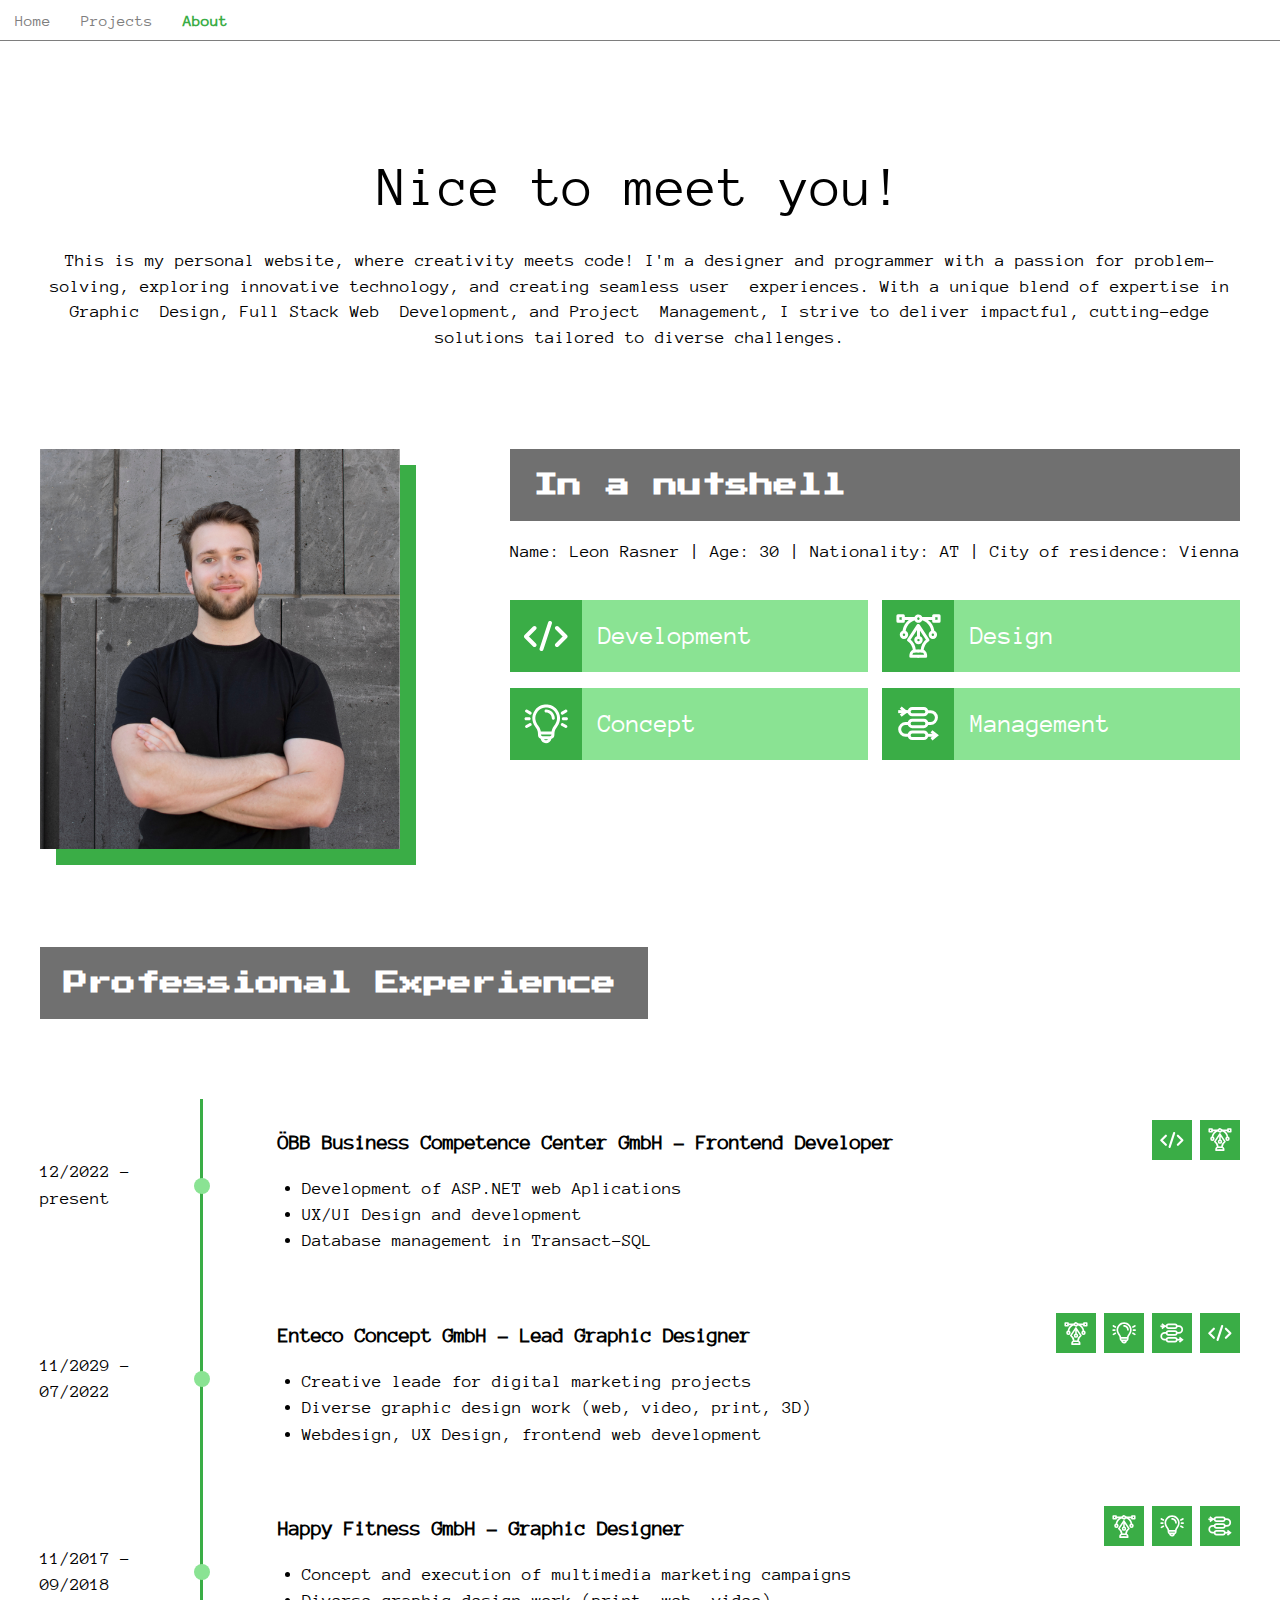
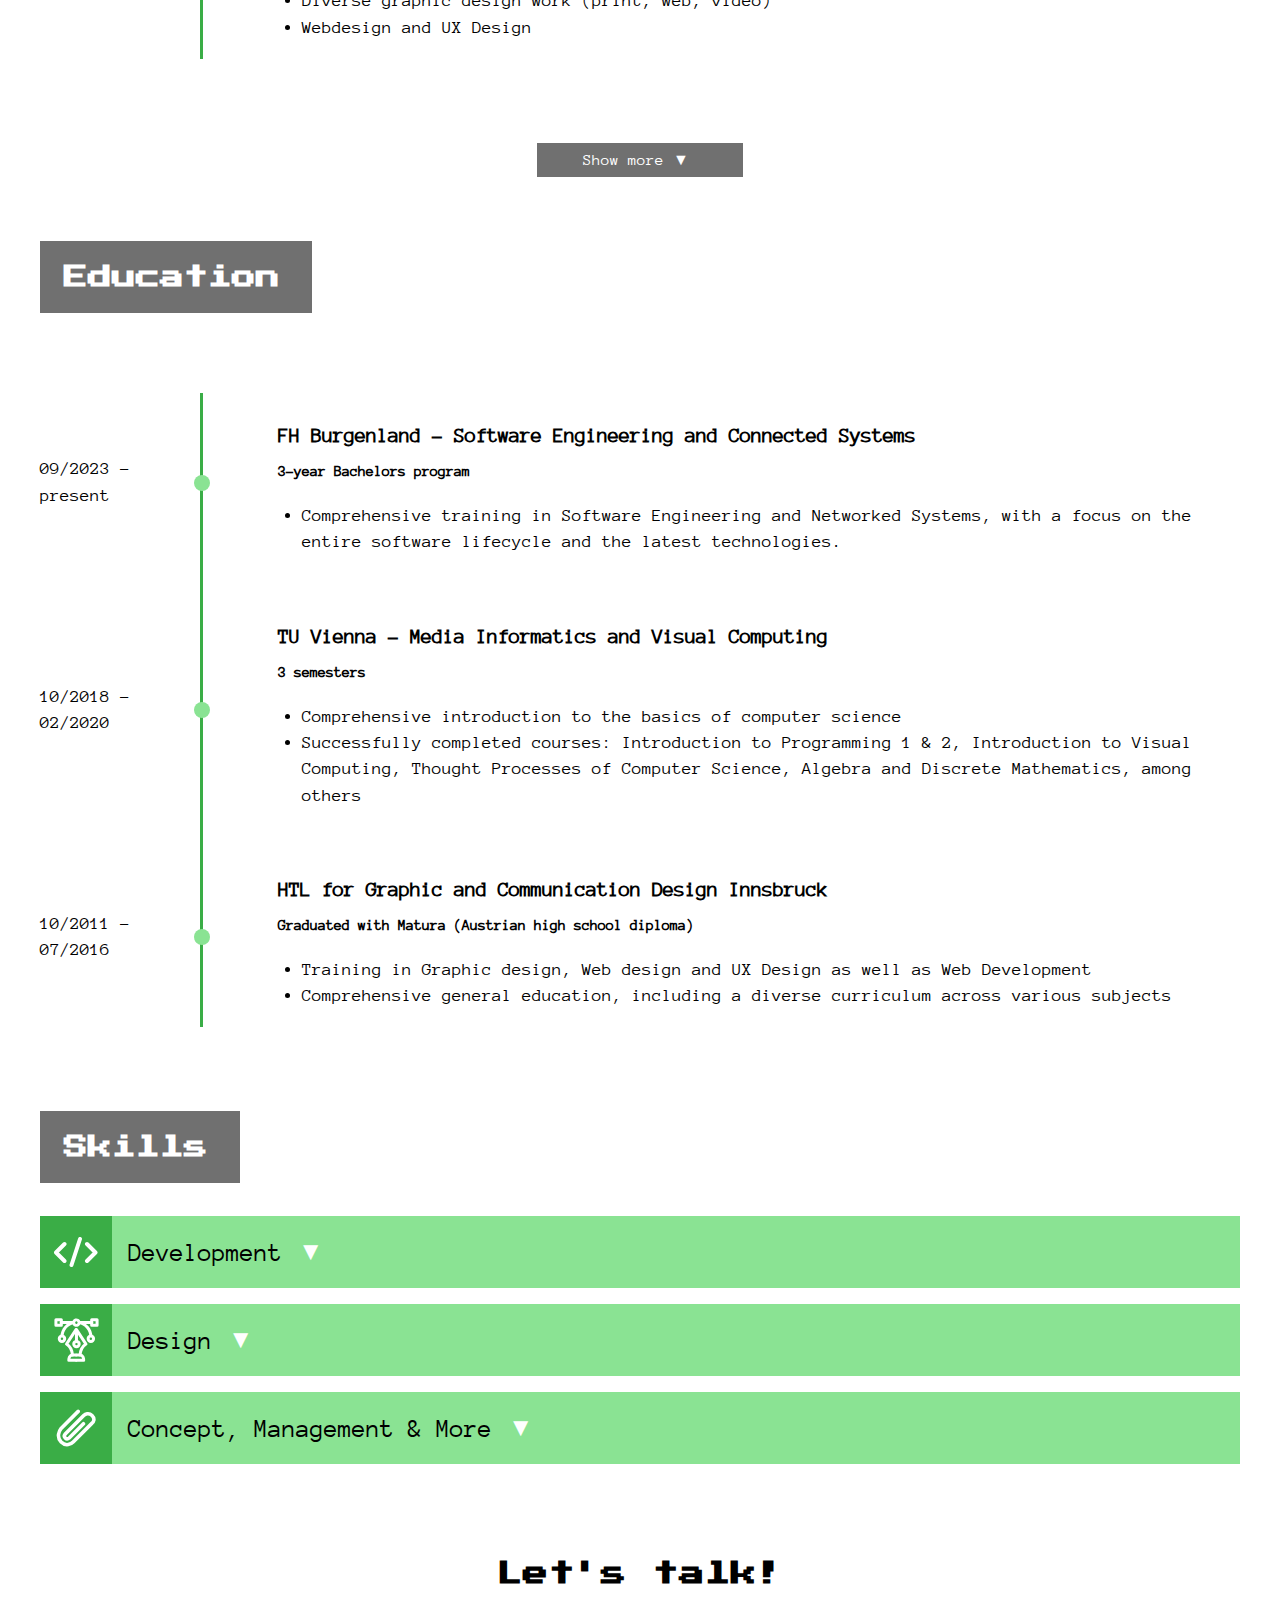
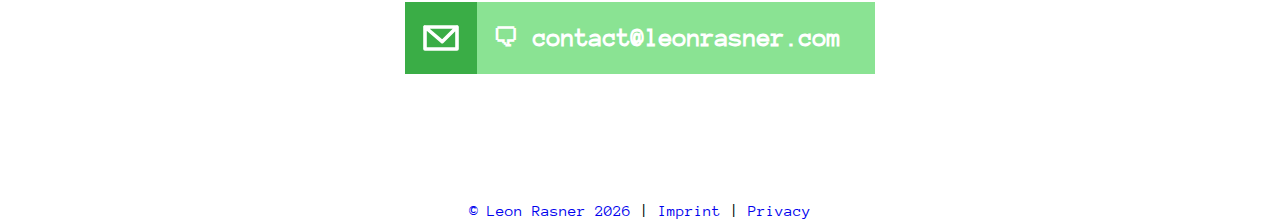
==== about/index.html @ b74626ff "About mobile friendly styling" ====
<!DOCTYPE html>
<html>

<head>
    <meta charset="UTF-8">
    <meta content="width=device-width" name="viewport" user-scalable=0/>
    <link rel="stylesheet" href="/css/style.css">
    <link rel="stylesheet" href="/css/aboutStyle.css">
    <script src="/js/script.js"></script>
    <link rel="icon" type="image/x-icon" href="/images/favicon.ico">
</head>

<body>
    <!-- header placeholder -->
    <div data-component="header" class="headerSticky"></div>
    <!-- -- -->
    <div class="containerVert">
        <div id="titleaboutme">

            <h1>Nice to meet you!</h1>
            <p>This is my personal website, where creativity meets code! I'm a designer and programmer with a passion
                for problem-solving, exploring innovative technology, and creating seamless user&nbsp; experiences. With
                a
                unique blend of expertise in Graphic&nbsp; Design, Full Stack Web&nbsp; Development, and Project&nbsp;
                Management, I
                strive to deliver
                impactful, cutting-edge solutions tailored to diverse challenges.</p>

        </div>
        <!-- In a nutshell --------------------------- -->
        <div id="summary">

            <div id="headshot">

            </div>

            <div id="ataglance">
                <div id="headerAbout">
                    <h2>In a nutshell</h2>
                </div>
                <div>
                    <p id="detailsAtaglance">Name: Leon Rasner | Age 26 | Nationality: AT | City of residence: Vienna
                    </p>
                </div>
                <div class="AboutRow">
                        <a class="ataglanceSkill" href="#cYear" onclick="document.getElementById('devHeader').click()">
                            <div class="ataglanceIcon">
                                <img src="/images/IconDevelopment.svg" alt="">
                            </div>
                            <div class="ataglanceText noSelect">
                                Development
                            </div>
                        </a>
                        <a class="ataglanceSkill" href="#cYear" onclick="document.getElementById('desHeader').click()">
                            <div class="ataglanceIcon">
                                <img src="/images/IconDesign.svg" alt="">
                            </div>
                            <div class="ataglanceText noSelect">
                                Design
                            </div>
                        </a>
                </div>
                <div class="AboutRow">
                    <a class="ataglanceSkill" href="#cYear" onclick="document.getElementById('conHeader').click()">
                        <div class="ataglanceIcon">
                            <img src="/images/IconConcept.svg" alt="">
                        </div>
                        <div class="ataglanceText noSelect">
                            Concept
                        </div>
                    </a>
                    <a class="ataglanceSkill" href="#cYear" onclick="document.getElementById('conHeader').click()">
                        <div class="ataglanceIcon">
                            <img src="/images/IconManagement.svg" alt="">
                        </div>
                        <div class="ataglanceText noSelect">
                            Management
                        </div>
                    </a>
                </div>

            </div>
        </div>
        <!-- Experience Timeline ------------------------- -->
        <br><br>
        <div>
            <div class="headerAboutSmall">
                <h2>Professional Experience</h2>
            </div>
            <!DOCTYPE html>
            <div class="timeline" id="workXpTimeline">
                <div class="entry">
                    <div class="date">12/2022 - <br> present</div>
                    <div class="dot"></div>
                    <div class="details">
                        <h4>ÖBB Business Competence Center GmbH - Frontend Developer
                        </h4>
                        <ul>
                            <li>Development of ASP.NET web Aplications</li>
                            <li>UX/UI Design and development</li>
                            <li>Database management in Transact-SQL</li>
                        </ul>
                    </div>
                    <div class="AboutRow iconrow">
                        <div class="ataglanceIcon SkillDetails">
                            <div class="Idevelopment"></div>
                        </div>
                        <div class="ataglanceIcon SkillDetails">
                            <div class="Idesign"></div>
                        </div>
                    </div>
                </div>
                <div class="entry">
                    <div class="date">11/2029 - <br> 07/2022</div>
                    <div class="dot"></div>
                    <div class="details">
                        <h4>Enteco Concept GmbH - Lead Graphic Designer
                        </h4>
                        <ul>
                            <li>Creative leade for digital marketing projects</li>
                            <li>Diverse graphic design work (web, video, print, 3D)</li>
                            <li>Webdesign, UX Design, frontend web development</li>
                        </ul>
                    </div>
                    <div class="AboutRow iconrow">
                        <div class="ataglanceIcon SkillDetails">
                            <div class="Idesign"></div>
                        </div>
                        <div class="ataglanceIcon SkillDetails">
                            <div class="Iconcept"></div>
                        </div>
                        <div class="ataglanceIcon SkillDetails">
                            <div class="Imanagement"></div>
                        </div>
                        <div class="ataglanceIcon SkillDetails">
                            <div class="Idevelopment"></div>
                        </div>
                    </div>
                </div>
                <div class="entry">
                    <div class="date">11/2017 - <br> 09/2018</div>
                    <div class="dot"></div>
                    <div class="details">
                        <h4>Happy Fitness GmbH - Graphic Designer
                        </h4>
                        <ul>
                            <li>Concept and execution of multimedia marketing campaigns</li>
                            <li>Diverse graphic design work (print, web, video)</li>
                            <li>Webdesign and UX Design</li>
                        </ul>
                    </div>
                    <div class="AboutRow iconrow">
                        <div class="ataglanceIcon SkillDetails">
                            <div class="Idesign"></div>
                        </div>
                        <div class="ataglanceIcon SkillDetails">
                            <div class="Iconcept"></div>
                        </div>
                        <div class="ataglanceIcon SkillDetails">
                            <div class="Imanagement"></div>
                        </div>
                    </div>
                </div>
                <div class="entry XpExtended" style="display: none;">
                    <div class="date">09/2017 - <br> 08/2018</div>
                    <div class="dot"></div>
                    <div class="details">
                        <h4>LOYCOS - Illustrator
                        </h4>
                        <ul>
                            <li>Conceptualization and execution of illustrations for a brochure pertaining to the UN
                                Convention on the Rights of Persons with Disabilities
                            </li>
                        </ul>
                    </div>
                </div>
                <div class="entry XpExtended" style="display: none; --anim:0.1;">
                    <div class="date">09/2017 - <br> 08/2018</div>
                    <div class="dot"></div>
                    <div class="details">
                        <h4>State of Tyrol - Personal Assistant
                        </h4>
                        <ul>
                            <li>Support in day to day activities for persons with disability</li>
                        </ul>
                    </div>
                </div>
                <div class="entry XpExtended" style="display: none; --anim:0.2;">
                    <div class="date">09/2017 - <br> 08/2018</div>
                    <div class="dot"></div>
                    <div class="details">
                        <h4>St. Josef Social Network - Civil Service
                        </h4>
                        <ul>
                            <li>Engaged in pedagogical work with individuals with multiple disabilities</li>
                        </ul>
                    </div>
                </div>
                <div class="entry XpExtended" style="display: none; --anim:0.3;">
                    <div class="date">09/2014 - <br> 08/2016</div>
                    <div class="dot"></div>
                    <div class="details">
                        <h4>Various Summer Internships with a focus on Media & Design
                        </h4>
                        <ul>
                            <li>SOS Children's Village Austria, Dinkhauser Kartonage GmbH, Smart Letters & Services GmbH
                            </li>
                        </ul>
                    </div>
                </div>

            </div>
            <div class="rowCentered">
                <div class="buttonAboutmedium" id="buttonWorkXP">
                    <span>Show more ▼</span>
                </div>
            </div>

        </div>
        <!-- Education Timeline -------------------------- -->
        <div>
            <div class="headerAboutSmall">
                <h2>Education</h2>
            </div>
            <div class="timeline">
                <div class="entry">
                    <div class="date">09/2023 - <br> present</div>
                    <div class="dot"></div>
                    <div class="details">
                        <h4 >FH Burgenland - Software Engineering and Connected Systems</h4>
                        <h5 style="line-height: 1;">3-year Bachelors program</h5>
                        <ul>
                            <li>Comprehensive training in Software Engineering and Networked Systems, with a focus on
                                the entire software lifecycle and the latest technologies.</li>
                        </ul>
                    </div>
                </div>
                <div class="entry">
                    <div class="date">10/2018 - <br> 02/2020</div>
                    <div class="dot"></div>
                    <div class="details">
                        <h4 >TU Vienna - Media Informatics and Visual Computing</h4>
                        <h5 style="line-height: 1;">3 semesters</h5>
                        <ul>
                            <li>Comprehensive introduction to the basics of computer science</li>
                            <li>Successfully completed courses: Introduction to Programming 1 & 2, Introduction to
                                Visual Computing, Thought Processes of Computer Science, Algebra and Discrete Mathematics, among others</li>
                        </ul>
                    </div>
                </div>
                <div class="entry">
                    <div class="date">10/2011 - <br> 07/2016</div>
                    <div class="dot"></div>
                    <div class="details">
                        <h4 >HTL for Graphic and Communication Design Innsbruck</h4>
                        <h5 style="line-height: 1;">Graduated with Matura (Austrian high school diploma)</h5>
                        <ul>
                            <li>Training in Graphic design, Web design and UX Design as well as Web
                                Development</li>
                            <li>Comprehensive general education, including a diverse curriculum across various subjects
                            </li>
                        </ul>
                    </div>
                </div>
            </div>

        </div>
        <!-- SKILLS --------------------------- -->
        <div id="SkillsSection">
            <div class="headerAboutSmall">
                <h2>Skills</h2>
            </div>
            <br>
            <div>
                <div class="fullSkill" id="devHeader">
                    <div class="ataglanceIcon">
                        <img src="/images/IconDevelopment.svg" alt="">
                    </div>
                    <div class="ataglanceText noSelect">
                        Development <span class="skillArrowDown">▼</span>
                    </div>
                </div>
                <div class="skillExtend animate-open" id="skillExtendDev">
                    <div class="skillInnerContainer">
                        <span>My years of hands-on experience in full stack web development as well as my continuing
                            education in computer
                            science, have equipped me with a deep understanding of Programming. I'm comfortable working
                            throughout the
                            entire development process, and adept at using the latest technologies to create effective
                            solutions.</span>
                        <div class="progressRingsContainer">
                            <div class="progressContainer">
                                <svg class="progress-ring" data-progress="0.85" width="120" height="120"
                                    style="transform: rotate(-90deg);">
                                    <circle class="progress-ring__circle" stroke="white" stroke-width="4"
                                        fill="transparent" r="58" cx="60" cy="60" />
                                    <circle class="progress-ring__circle-progress" stroke="white" stroke-width="16"
                                        stroke-location="inside" fill="transparent" r="52" cx="60" cy="60" />
                                    <text x="60" y="60" text-anchor="middle" fill="white" dy=".3em"
                                        style="font-size: 1.5rem; font-family: sans-serif; font-weight: 900; transform: rotate(90deg); transform-box: fill-box; transform-origin: center;">JS</text>
                                </svg>
                                <small>Java Script</small>
                            </div>
                            <div class="progressContainer">
                                <svg class="progress-ring" data-progress="0.60" width="120" height="120"
                                    style="transform: rotate(-90deg);">
                                    <circle class="progress-ring__circle" stroke="white" stroke-width="4"
                                        fill="transparent" r="58" cx="60" cy="60" />
                                    <circle class="progress-ring__circle-progress" stroke="white" stroke-width="16"
                                        stroke-location="inside" fill="transparent" r="52" cx="60" cy="60" />
                                    <text x="60" y="60" text-anchor="middle" fill="white" dy=".3em"
                                        style="font-size: 1.5rem; font-family: sans-serif; font-weight: 900; transform: rotate(90deg); transform-box: fill-box; transform-origin: center;">C#</text>
                                </svg>
                                <small>C# and .NET MVC</small>
                            </div>
                            <div class="progressContainer">
                                <svg class="progress-ring" data-progress="0.55" width="120" height="120"
                                    style="transform: rotate(-90deg);">
                                    <circle class="progress-ring__circle" stroke="white" stroke-width="4"
                                        fill="transparent" r="58" cx="60" cy="60" />
                                    <circle class="progress-ring__circle-progress" stroke="white" stroke-width="16"
                                        stroke-location="inside" fill="transparent" r="52" cx="60" cy="60" />
                                    <text x="60" y="60" text-anchor="middle" fill="white" dy=".3em"
                                        style="font-size: 1.5rem; font-family: sans-serif; font-weight: 900; transform: rotate(90deg); transform-box: fill-box; transform-origin: center;">SQL</text>
                                </svg>
                                <small>Transact-SQL and MySQL</small>
                            </div>
                            <div class="progressContainer">
                                <svg class="progress-ring" data-progress="0.50" width="120" height="120"
                                    style="transform: rotate(-90deg);">
                                    <circle class="progress-ring__circle" stroke="white" stroke-width="4"
                                        fill="transparent" r="58" cx="60" cy="60" />
                                    <circle class="progress-ring__circle-progress" stroke="white" stroke-width="16"
                                        stroke-location="inside" fill="transparent" r="52" cx="60" cy="60" />
                                    <text x="60" y="60" text-anchor="middle" fill="white" dy=".3em"
                                        style="font-size: 1.5rem; font-family: sans-serif; font-weight: 900; transform: rotate(90deg); transform-box: fill-box; transform-origin: center;">Java</text>
                                </svg>
                                <small>Java backend</small>
                            </div>
                            <div class="progressContainer">
                                <svg class="progress-ring" data-progress="0.40" width="120" height="120"
                                    style="transform: rotate(-90deg);">
                                    <circle class="progress-ring__circle" stroke="white" stroke-width="4"
                                        fill="transparent" r="58" cx="60" cy="60" />
                                    <circle class="progress-ring__circle-progress" stroke="white" stroke-width="16"
                                        stroke-location="inside" fill="transparent" r="52" cx="60" cy="60" />
                                    <text x="60" y="60" text-anchor="middle" fill="white" dy=".3em"
                                        style="font-size: 1.5rem; font-family: sans-serif; font-weight: 900; transform: rotate(90deg); transform-box: fill-box; transform-origin: center;">Py</text>
                                </svg>
                                <small>Python</small>
                            </div>
                        </div>
                    </div>


                </div>
            </div>
            <div>
                <div class="fullSkill" id="desHeader">
                    <div class="ataglanceIcon">
                        <img src="/images/IconDesign.svg" alt="">
                    </div>
                    <div class="ataglanceText noSelect">
                        Design <span class="skillArrowDown">▼</span>
                    </div>
                </div>
                <div class="skillExtend animate-open" id="skillExtendDes">
                    <div class="skillInnerContainer">
                        <span>My extensive work experience as a graphic designer, combined with a five-year degree from
                            a design HTL, provides me with a strong foundation in visual communication. I'm passionate
                            about crafting compelling web and UX designs, ensuring intuitive interfaces and seamless
                            user experiences. Additionally, I'm very comfortable working in other areas of design,
                            including print layout and the creation and implementation of corporate identities.</span>
                        <br>
                        <div class="progressRingsContainer">
                            <div class="progressContainer">
                                <svg class="progress-ring" data-progress="0.95" width="120" height="120"
                                    style="transform: rotate(-90deg);">
                                    <circle class="progress-ring__circle" stroke="white" stroke-width="4"
                                        fill="transparent" r="58" cx="60" cy="60" />
                                    <circle class="progress-ring__circle-progress" stroke="white" stroke-width="16"
                                        stroke-location="inside" fill="transparent" r="52" cx="60" cy="60" />
                                    <text x="60" y="60" text-anchor="middle" fill="white" dy=".3em"
                                        style="font-size: 1.5rem; font-family: sans-serif; font-weight: 900; transform: rotate(90deg); transform-box: fill-box; transform-origin: center;">CSS</text>
                                </svg>
                                <small>HTML, CSS, Bootstrap</small>
                            </div>

                            <div class="progressContainer">
                                <svg class="progress-ring" data-progress="0.87" width="120" height="120"
                                    style="transform: rotate(-90deg);">
                                    <circle class="progress-ring__circle" stroke="white" stroke-width="4"
                                        fill="transparent" r="58" cx="60" cy="60" />
                                    <circle class="progress-ring__circle-progress" stroke="white" stroke-width="16"
                                        stroke-location="inside" fill="transparent" r="52" cx="60" cy="60" />
                                    <text x="60" y="60" text-anchor="middle" fill="white" dy=".3em"
                                        style="font-size: 1.2rem; font-family: sans-serif; font-weight: 900; transform: rotate(90deg); transform-box: fill-box; transform-origin: center;">Figma</text>
                                </svg>
                                <small>Figma UI/UX Design</small>
                            </div>

                            <div class="progressContainer">
                                <svg class="progress-ring" data-progress="0.70" width="120" height="120"
                                    style="transform: rotate(-90deg);">
                                    <circle class="progress-ring__circle" stroke="white" stroke-width="4"
                                        fill="transparent" r="58" cx="60" cy="60" />
                                    <circle class="progress-ring__circle-progress" stroke="white" stroke-width="16"
                                        stroke-location="inside" fill="transparent" r="52" cx="60" cy="60" />
                                    <text x="60" y="60" text-anchor="middle" fill="white" dy=".3em"
                                        style="font-size: 1.7rem; font-family: sans-serif; font-weight: 900; transform: rotate(90deg); transform-box: fill-box; transform-origin: center;">Id</text>
                                </svg>
                                <small>Adobe InDesign</small>
                            </div>

                            <div class="progressContainer">
                                <svg class="progress-ring" data-progress="0.60" width="120" height="120"
                                    style="transform: rotate(-90deg);">
                                    <circle class="progress-ring__circle" stroke="white" stroke-width="4"
                                        fill="transparent" r="58" cx="60" cy="60" />
                                    <circle class="progress-ring__circle-progress" stroke="white" stroke-width="16"
                                        stroke-location="inside" fill="transparent" r="52" cx="60" cy="60" />
                                    <text x="60" y="60" text-anchor="middle" fill="white" dy=".3em"
                                        style="font-size: 1.7rem; font-family: sans-serif; font-weight: 900; transform: rotate(90deg); transform-box: fill-box; transform-origin: center;">Ps</text>
                                </svg>
                                <small>Adobe Photoshop</small>
                            </div>

                            <div class="progressContainer">
                                <svg class="progress-ring" data-progress="0.60" width="120" height="120"
                                    style="transform: rotate(-90deg);">
                                    <circle class="progress-ring__circle" stroke="white" stroke-width="4"
                                        fill="transparent" r="58" cx="60" cy="60" />
                                    <circle class="progress-ring__circle-progress" stroke="white" stroke-width="16"
                                        stroke-location="inside" fill="transparent" r="52" cx="60" cy="60" />
                                    <text x="60" y="60" text-anchor="middle" fill="white" dy=".3em"
                                        style="font-size: 1.7rem; font-family: sans-serif; font-weight: 900; transform: rotate(90deg); transform-box: fill-box; transform-origin: center;">Ai</text>
                                </svg>
                                <small>Adobe Illustrator</small>
                            </div>

                            <div class="progressContainer">
                                <svg class="progress-ring" data-progress="0.60" width="120" height="120"
                                    style="transform: rotate(-90deg);">
                                    <circle class="progress-ring__circle" stroke="white" stroke-width="4"
                                        fill="transparent" r="58" cx="60" cy="60" />
                                    <circle class="progress-ring__circle-progress" stroke="white" stroke-width="16"
                                        stroke-location="inside" fill="transparent" r="52" cx="60" cy="60" />
                                    <text x="60" y="60" text-anchor="middle" fill="white" dy=".3em"
                                        style="font-size: 1.7rem; font-family: sans-serif; font-weight: 900; transform: rotate(90deg); transform-box: fill-box; transform-origin: center;">Ae</text>
                                </svg>
                                <small>Adobe AfterEffects</small>
                            </div>

                        </div>

                    </div>

                </div>
            </div>
            <div>
                <div class="fullSkill" id="conHeader">
                    <div class="ataglanceIcon">
                        <img src="/images/IconOther.svg" alt="">
                    </div>
                    <div class="ataglanceText noSelect">
                        Concept, Management & More <span class="skillArrowDown">▼</span>
                    </div>
                </div>
                <div class="skillExtend animate-open" id="skillExtendCon">
                    <div class="skillInnerContainer">
                        <span>Communication and teamwork are very important to me. I always strive to collaborate effectively and enjoy building positive relationships across teams. I excell when guiding projects and teams towards a productive outcomes. I also deeply care about developing unique concepts and iterate on them - from first idea to final product.</span>
                        <br>
                        <div class="progressRingsContainer">
                            <div class="progressContainer">
                                <svg class="progress-ring" data-progress="0.99" width="120" height="120"
                                    style="transform: rotate(-90deg);">
                                    <circle class="progress-ring__circle" stroke="white" stroke-width="4"
                                        fill="transparent" r="58" cx="60" cy="60" />
                                    <circle class="progress-ring__circle-progress" stroke="white" stroke-width="16"
                                        stroke-location="inside" fill="transparent" r="52" cx="60" cy="60" />
                                        
                                        <image href="/images/IconTeam.svg" x="35" y="116" height="50" width="50"
                                        transform="rotate(90, 100, 100)" />
                                </svg>
                                <small>Teamwork</small>
                            </div>
                            <div class="progressContainer">
                                <svg class="progress-ring" data-progress="0.90" width="120" height="120"
                                    style="transform: rotate(-90deg);">
                                    <circle class="progress-ring__circle" stroke="white" stroke-width="4"
                                        fill="transparent" r="58" cx="60" cy="60" />
                                    <circle class="progress-ring__circle-progress" stroke="white" stroke-width="16"
                                        stroke-location="inside" fill="transparent" r="52" cx="60" cy="60" />
                                        
                                        <image href="/images/IconCommunication.svg" x="32" y="115" height="50" width="50"
                                        transform="rotate(90, 100, 100)" />
                                </svg>
                                <small>Communication</small>
                            </div>
                            <div class="progressContainer">
                                <svg class="progress-ring" data-progress="0.80" width="120" height="120"
                                    style="transform: rotate(-90deg);">
                                    <circle class="progress-ring__circle" stroke="white" stroke-width="4"
                                        fill="transparent" r="58" cx="60" cy="60" />
                                    <circle class="progress-ring__circle-progress" stroke="white" stroke-width="16"
                                        stroke-location="inside" fill="transparent" r="52" cx="60" cy="60" />
                                        
                                        <image href="/images/IconConcept.svg" x="35" y="116" height="50" width="50"
                                        transform="rotate(90, 100, 100)" />
                                </svg>
                                <small>Concept development</small>
                            </div>

                            <div class="progressContainer">
                                <svg class="progress-ring" data-progress="0.65" width="120" height="120"
                                    style="transform: rotate(-90deg);">
                                    <circle class="progress-ring__circle" stroke="white" stroke-width="4"
                                        fill="transparent" r="58" cx="60" cy="60" />
                                    <circle class="progress-ring__circle-progress" stroke="white" stroke-width="16"
                                        stroke-location="inside" fill="transparent" r="52" cx="60" cy="60" />
                                        
                                        <image href="/images/IconManagement.svg" x="35" y="116" height="50" width="50"
                                        transform="rotate(90, 100, 100)" />
                                </svg>
                                <small>Project Management</small>
                            </div>
                        </div>



                    </div>
                </div>
            </div>
        </div>
        <div id="letstalkcontainer">
            <h3 id="letstalk">
                Let's talk!
                <a class="letstalklink" href="mailto:contact@leonrasner.com">
                    <div class="ataglanceIcon">
                        <img src="/images/IconEMail.svg" alt="">
                    </div>
                    <p class="ataglanceText">
                        🗨  contact@leonrasner.com
                    </p>
                </a>
            </h3>
        </div>

    </div>
    <script src="/js/components.js"></script>
</body>
<footer>
    <!-- footer placeholder -->
    <div data-component="footer"></div>
    <!-- -- -->
</footer>

</html>


<script>
    //Calc Age
    const today = new Date();
    const birth = new Date("1996-03-18");
    let age = today.getFullYear() - birth.getFullYear();
    const monthDifference = today.getMonth() - birth.getMonth();
    if (monthDifference < 0 || (monthDifference === 0 && today.getDate() < birth.getDate())) {
        age--;
    }
    document.getElementById('detailsAtaglance').innerText = "Name: Leon\u00A0Rasner | Age:\u00A0" + age + " | Nationality: AT | City\u00A0of\u00A0residence: Vienna";

    document.addEventListener("DOMContentLoaded", function (event) {
        var workXpExtended = false;
        var XpExtendedEle = document.querySelectorAll(".XpExtended");
        var buttonWorkXP = document.querySelector('#buttonWorkXP');

        // Append aditional WorkXP

        buttonWorkXP.addEventListener('click', function () {
            if (workXpExtended) {
                for (var i = 0; i < XpExtendedEle.length; i++) {
                    XpExtendedEle[i].classList.remove('show');
                    setTimeout(function (ele) {
                        ele.style.display = "none";
                    }, 500, XpExtendedEle[i]); // 500ms delay to match transition
                }
                workXpExtended = false;
                buttonWorkXP.innerHTML = "Show more ▼";
            } else {
                for (var i = 0; i < XpExtendedEle.length; i++) {
                    XpExtendedEle[i].style.display = "flex";
                    XpExtendedEle[i].classList.add('animate-show');
                    // Add a slight delay before the element becomes visible
                    setTimeout(function (ele) {
                        ele.classList.add('show');
                    }, 100 * i, XpExtendedEle[i]); // 100ms delay per element
                }
                workXpExtended = true;
                buttonWorkXP.innerHTML = "Show less ▲";
            }
        });

        // Append Skill details

        // Select all .fullSkill elements
        let fullSkills = document.querySelectorAll('.fullSkill');

        // Add a click event listener to each .fullSkill element
        fullSkills.forEach((skill, index) => {
            skill.addEventListener('click', function () {
                // Select the associated .skillExtend element
                let skillExtend = document.querySelectorAll('.skillExtend')[index];
                let skillArrow = document.querySelectorAll('.skillArrowDown')[index];
                // Toggle the display of the .skillExtend element
                if (!skillExtend.classList.contains("show")) {
                    skillExtend.classList.add("show")
                    animateAll();
                    skillArrow.innerHTML = "▲";
                    // setTimeout(() => {
                    //     window.scrollTo({
                    //     top: skillExtend.offsetTop,
                    //     behavior: 'smooth'
                    //     });
                    // }, 500)
                } else {
                    skillExtend.classList.remove("show")
                    resetAll();
                    skillArrow.innerHTML = "▼";
                }
            });
        });

        // Skill Circle
        // Grab all Skill Circles
        let circles = Array.from(document.querySelectorAll('.progress-ring')).map(animateCircle);

        function animateCircle(svg) {
            let progress = parseFloat(svg.dataset.progress); // Get progress from data attribute
            let circle = svg.querySelector('.progress-ring__circle-progress');
            let radius = circle.r.baseVal.value;
            let circumference = 2 * Math.PI * radius;

            circle.style.strokeDasharray = `${circumference} ${circumference}`;
            circle.style.strokeDashoffset = `${circumference}`;

            let progressPercent = progress * 100;
            let progressStep = 0;

            function setProgress(percent) {
                const offset = circumference - percent / 100 * circumference;
                circle.style.strokeDashoffset = offset;
            }

            function animateProgress() {
                if (progressStep <= progressPercent) {
                    setProgress(progressStep);
                    progressStep += 3;
                    requestAnimationFrame(animateProgress);
                } else {
                    setProgress(progressPercent);  // Ensure we reach the exact final progress
                }
            }

            svg.resetProgress = function () {
                circle.style.strokeDashoffset = `${circumference}`;
                progressStep = 0;
            }

            svg.animateProgress = animateProgress;

            return svg;
        }

        // Function to animate all circles
        function animateAll() {
            for (let circle of circles) {
                circle.animateProgress();
            }
        }

        // Function to reset all circles
        function resetAll() {
            for (let circle of circles) {
                circle.resetProgress();
            }
        }

        //Trigger when viewport intersects ID
        // Create an Intersection Observer instance
        let observer = new IntersectionObserver((entries, observer) => {
            // Loop through all entries
            for (let entry of entries) {
                // If the element is visible in the viewport
                if (entry.isIntersecting) {
                    // Trigger animations
                    animateAll();
                    // Stop observing the element
                    observer.unobserve(entry.target);
                }
            }
        }, {
            threshold: 0.7 // Percentage of the observed element which is visible before the callback is run
        });

        // Grab the element you want to observe
        let target = document.querySelector('#SkillsSection');

        // Start observing the element
        observer.observe(target);


    });



</script>
---- css/style.css ----
/* anonymous-pro-regular - latin-ext_latin */
@font-face {
  font-family: 'Anonymous Pro';
  font-style: normal;
  font-weight: 400;
  src: local(''),
       url('../fonts/anonymous-pro-v21-latin-ext_latin-regular.woff2') format('woff2'), /* Chrome 26+, Opera 23+, Firefox 39+ */
       url('../fonts/anonymous-pro-v21-latin-ext_latin-regular.woff') format('woff'); /* Chrome 6+, Firefox 3.6+, IE 9+, Safari 5.1+ */
}
/* press-start-2p-regular - latin-ext_latin */
@font-face {
  font-family: 'Press Start 2P';
  font-style: normal;
  font-weight: 400;
  src: local(''),
       url('../fonts/press-start-2p-v14-latin-ext_latin-regular.woff2') format('woff2'), /* Chrome 26+, Opera 23+, Firefox 39+ */
       url('../fonts/press-start-2p-v14-latin-ext_latin-regular.woff') format('woff'); /* Chrome 6+, Firefox 3.6+, IE 9+, Safari 5.1+ */
}

/* TYPE ---------------------------------- */
h1 {
    font-family: "Anonymous Pro", monospace;
    font-size: clamp(min(5vw,5vh),3.5rem,min(12vw,12vh));
    font-weight: 100;
}
h2 {
  font-family: "Press Start 2P", monospace;
  font-size: min(6vw,6vh); 
}
h3 {
  font-family: "Press Start 2P", monospace;
  font-size: 1.6rem; 
}
h4 {
  font-family: "Anonymous Pro", monospace;
  font-size: 1.3rem;
  font-weight: bolder;
}
p {
  font-family: "Anonymous Pro", monospace;
  font-size: 1.15rem;
  line-height: 1.4;
}
/* PAGES ---------------------------------- */
body {
  overflow-x: hidden;
  display: flex;
  flex-direction: column;
  flex-shrink: 0;
  align-content: center;
  align-items: center;
  justify-content: center;
  min-width: fit-content;
  margin: 0;
  padding: 0;
  font-family: "Anonymous Pro";
}

.body1screen {
  overflow-x: hidden;
  display: flex;
  flex-direction: column;
  flex-shrink: 0;
  align-content: center;
  align-items: center;
  justify-content: center;
  min-width: fit-content;
  height: 100vh;
  margin: 0;
  padding: 0;
  font-family: "Anonymous Pro";
}

#contentCenter {
width: clamp(min(45vw,45vh),600px,min(95vw,95vh));
height: clamp(min(45vw,45vh),600px,min(95vw,95vh));
aspect-ratio: 1/1;
display: flex;
flex-direction: column;
flex-shrink: 0;
align-content: center;
align-items: center;
justify-content: center;
}

#titleHome {
  text-align: center;
  line-height: 0.8;
}

#titleHome > p {
  font-size: clamp(min(4.6vw,2.4vh),1.2rem,min(4vw,4vh));
}

#selectionHome {
  width: clamp(max(20vh,20vw),MAX(60%,90vh),100%);
  padding-top: 24px;
  display: flex;
  justify-content: space-around;
}

.buttonHome {
  background-color: #707070;
  width: 30%;
  color: white;
  aspect-ratio: 1/1;
  box-shadow: 8px 8px 0px #3AAD46;
  border: none;
  text-align: left;
}

.buttonHome h2 {
  padding-left: 10%;
  line-height: 1.1;
  padding-top: 24%;
  text-decoration: none;
  font-size: clamp(calc(min(45vh,50vw)*0.05),1.6rem,calc(min(45vh,50vw)*0.1));
}

.buttonHome.inactive {  
  background-color: #D9D9D9;
  pointer-events: none;
  box-shadow: 8px 8px 0px #A7A7A7;
}

.buttonHome:hover {
  background-color: #363636;
  transition: 0.3s;
}

.buttonProject h2 {
  font-size: clamp(calc(min(45vh,50vw)*0,0375),1.4rem,calc(min(45vh,50vw)*0.075));
}

a:link { text-decoration: none; }
a:visited { text-decoration: none; }
a:hover { text-decoration: none; }
a:active { text-decoration: none; }

#trackerAccent, #trackerAccent2, #trackerAccent3, #trackerAccent4, #trackerAccent5  {
  position: absolute;
  top: 10%;
  left: 0%;
  height: 25%;
  aspect-ratio: 1/1;
  background-color: #8AE393;
  opacity: 0.2;
  border-radius: 50%;
  z-index: -1;
  transform:translate(-50%,-50%);
}


.spacer {
  height: 35vh;
}

footer {
  display: flex;
  justify-content: center;
}

.headerSticky {
  position: fixed;
  top: 0;
  left: 0;
  background-color: white;
}

.noSelect{
  -webkit-user-select: none; /* Safari */
  user-select: none; 
}



/* mobile ------------------------------------------ */

/* @media only screen and (max-width: 900px) {

  #titleHome {
    margin-top: 45vh;
  }
  #selectionHome {
    padding-left: 8px;
    padding-right: 16px;
  }
} */
---- css/aboutStyle.css ----
/* About ----------------------------------------- */

html {
  scroll-behavior: smooth;
}

h4{
  margin-block-end: .6em;
}

h5{
  margin-block-start: .6em;
}

.containerVert {
    max-width: 1200px;
    width: 96vw;
    margin: auto;
    display: flex;
    flex-direction: column;
    overflow: hidden;
    padding: 0 2vw 0 2vw;
  }
  
  #summary {
    display: flex;
    flex-direction: row;
  }
  
  #ataglance {
    display: flex;
    flex-direction: column;
  }
  
  #titleaboutme {
    text-align: center;
    margin-top: max(10vh,10vw);
    line-height: 0.8;
    padding-bottom: 80px;
  }
  
  #headshot {
    width: 30%;
    min-height: 400px;
    background: url(../images/leonrasner.jpg);
    background-repeat: no-repeat;
    background-position: center;
    background-size: cover;
    margin: 0 auto  0 0;
    box-shadow: 16px 16px 0px #3AAD46;
  }
  
  #headerAbout {
    background-color: #707070;
    padding: 4px 24px 4px 24px;
    color: white;
    border: none;
    text-align: left;
  }
  
  #headerAbout > h2 {
    font-size: 1.5rem ;
  }
  
  .headerAboutSmall {
    background-color: #707070;
    padding: 4px 32px 4px 24px;
    color: white;
    border: none;
    text-align: left;
    width: fit-content;
    margin: 64px 0 0 0;
  }
  
  .headerAboutSmall > h2 {
    font-size: 1.5rem ;
  }
  
  .buttonAboutmedium {
    display: flex;
    align-items: center;
    justify-content: space-around;
    background-color: #707070;
    padding: 8px 32px 8px 24px;
    color: white;
    border: none;
    text-align: left;
    width: 150px;
    margin: 64px 0 0 0;
    cursor: pointer;
    transition: 0.2s;
  }
  
  .buttonAboutmedium:hover {
    box-shadow: 8px 8px 0px #3AAD46;
    transition: 0.2s;
  }
  
  
  .AboutRow {
    display: flex;
    flex-direction: row;
    justify-content: space-between;
  }
  
  .ataglanceSkill {
    background-color: #8AE393;
    color: white;
    display: flex;
    width: 49%;
    margin: 16px 0 0 0;
  }
  
  .ataglanceIcon {
    display: flex;
    align-items: center;
    justify-content: center;
    background-color: #3AAD46;
    width: 2.5rem;
    height: 2.5rem;
    padding: 16px;
    aspect-ratio: 1/1;
  }
  
  .ataglanceText {
    margin: 0 0 0 1rem;
    display: flex;
    align-items: center;
    font-size: 1.6rem;
    padding-right: .6rem;
  }
  
  /*  ---  */
  .timeline {
    position: relative;
    margin-top: 80px;
    font-size: 1.1rem;
    line-height: 1.5;
  }
  
  .timeline::before {
    content: '';
    position: absolute;
    top: 0;
    left: 160px;
    width: 3px;
    height: 100%;
    background-color: #3AAD46;
  }
  
  .entry {
    display: flex;
    align-items: center;
    margin-bottom: 20px;
  }
  
  .animate-show {
    opacity: 0;
    transition: opacity 0.5s ease-in-out;
  }
  
  .animate-open {
    opacity: 1;
    max-height: 0px;
    padding: 0;
    transition: max-height 0.5s ease-in-out, padding 0.5s ease-in-out;
    overflow: hidden;
  }
  
  .animate-open.show {
    opacity: 1;
    max-height: 2000px;
    padding: 2rem;
    transition: max-height 0.5s ease-in-out, padding 0.5s ease-in-out;
  }
  
  .animate-show.show {
    opacity: 1;
  }
  
  .date {
    width: 150px;
    margin: 0 64px 0 0;
  }
  
  .dot {
    width: 16px;
    height: 16px;
    border-radius: 50%;
    background-color: #8AE393;
    position: absolute;
    left: 154px;
  }
  
  .details {
    flex: 1;
    margin: 0 0 0 24px;
  }
  
  .details > ul {
    padding-inline-start: 1.5rem;
  }
  
  .iconrow {
    align-self: flex-start;
    margin-top: 1.3rem;
  }
  
  .rowCentered {
    display: flex;
    justify-content: center;
  }
  
  .SkillDetails {
    padding: 8px;
    margin: 0 0 0 8px;
    width: 24px;
    height: 24px;
  }
  
  .Idevelopment {
    width: 24px;
    height: 24px;
  
    background-size: contain;
    background-repeat: no-repeat;
    background-position: center;
    background-image: url("/images/IconDevelopment.svg");
  }
  .Idesign {
    width: 24px;
    height: 24px;
  
    background-size: contain;
    background-repeat: no-repeat;
    background-position: center;
    background-image: url("/images/IconDesign.svg");
  }
  .Imanagement {
    width: 24px;
    height: 24px;
  
    background-size: contain;
    background-repeat: no-repeat;
    background-position: center;
    background-image: url("/images/IconManagement.svg");
  }
  .Iconcept {
    width: 24px;
    height: 24px;
  
    background-size: contain;
    background-repeat: no-repeat;
    background-position: center;
    background-image: url("/images/IconConcept.svg");
  }
  .IChevDown {
    width: 24px;
    height: 24px;
  
    background-size: contain;
    background-repeat: no-repeat;
    background-position: center;
    background-image: url("/images/chevronDown.svg");
  }
  
  /* -------- */
  
  .fullSkill {
    background-color: #8AE393;
    display: flex;
    width: 100%;
    margin: 16px 0 0 0;
  }
  
  .fullIcon {
    display: flex;
    align-items: center;
    justify-content: center;
    background-color: #3AAD46;
    width: 2.5rem;
    height: 2.5rem;
    padding: 16px;
    aspect-ratio: 1/1;
  }
  
  .fullText {
    margin: 0 0 0 1rem;
    display: flex;
    align-items: center;
    font-size: 1.6rem;
  }

  
  .skillExtend {
    background-color: #8AE393;
  }

  .skillArrowDown{
    margin-left: 1rem; 
    color: white;
  }
  
  .skillInnerContainer {
    margin-left: 3.7rem;
  }
  
  .progressRingsContainer{
    display: flex;
    flex-direction: row;
    padding: 1rem 0 1rem 0;
  }
  
  .progressContainer {
    display: flex;
    flex-direction: column;
    align-items: center;
    margin: 0 32px 0 16px;
  }
  
  .progress-ring {
    margin: 32px 0 16px 0;
  }
  
  .progress-ring__circle,
  .progress-ring__circle-progress {
    transition: stroke-dashoffset 1s;
    stroke-linecap: butt;
  }
  
  .progress-ring__circle {
    stroke-dasharray: 365;
    stroke-dashoffset: 0;
  }
  
  .progress-ring__circle-progress {
    stroke-dasharray: 365;
    stroke-dashoffset: 365;
  }
  
  .letstalklink {
    background-color: #8AE393;
    color: white;
    display: flex;
    padding: 0 1.5rem 0 0;
    margin: 16px 0 0 0;
  }

  #letstalk{
    margin: 6rem 0 8rem 0;
    text-align: center;
  }

  #letstalkcontainer{
    margin: auto;
  }

  /* mobile ------------------------------------------ */

@media only screen and (max-width: 1100px) {


  #titleaboutme > h1 {
    font-weight: bolder;
    padding: 0 0 2rem 0;
  }

  #summary{
    display: block;
  }

  #headshot{
    width: 90vw;
    aspect-ratio: 1;
    margin: 0 auto 4rem auto;
  }

  .AboutRow{
    display: flex;
    flex-direction: column;
  }

  #detailsAtaglance{
    font-weight: bold;
    font-size: 1.3rem;
  }

  .ataglanceSkill{
    width: 100%;
  }

  .entry {
    display: flex;
    align-items: flex-start;
    flex-direction: column;
}

.timeline::before {
opacity: .2;
left: 0;
}

.dot{
  left: 0;
  margin-left: -6px;
  opacity: .5;
}

.progressRingsContainer{
  display: flex;
  flex-direction: column;
}

.skillInnerContainer{
  margin-left: 0;
}
  
/* 
  #ataglance {
    width: 100%;
    display: block;
  }

  .ataglanceText{
    font-size: 2.6rem;
  }

  .iconrow{
    display: flex;
    flex-direction: column;
  }

  .SkillDetails{
    margin-bottom: 1rem;
    width: 3rem;
    height: 3rem;
  }

  .buttonAboutmedium{
    width: 50vw;
    font-size: 2.5rem;
  }

  .date{
    font-size: 2rem;
  }

  .skillInnerContainer{
    font-size: 3rem;
  }

  .progress-ring{
    width: 240px;
    height: 240px;
  } */

}
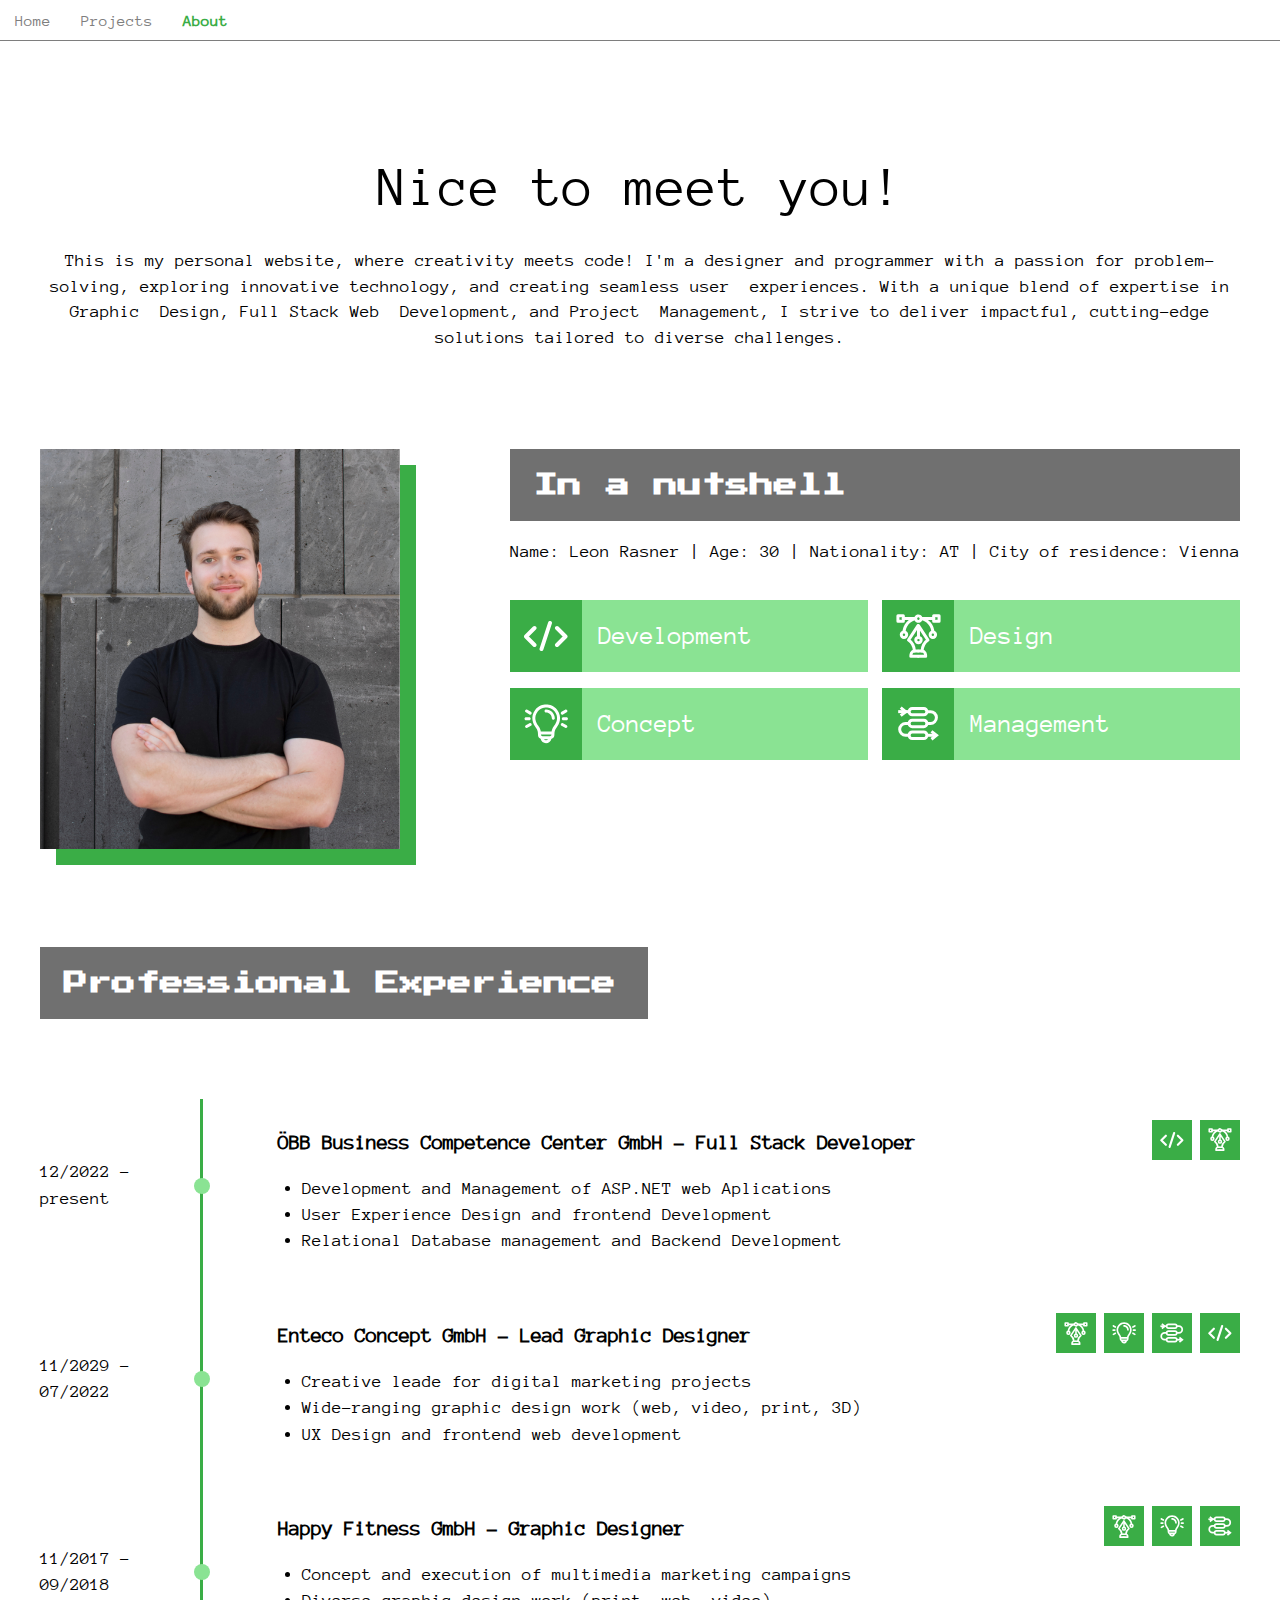
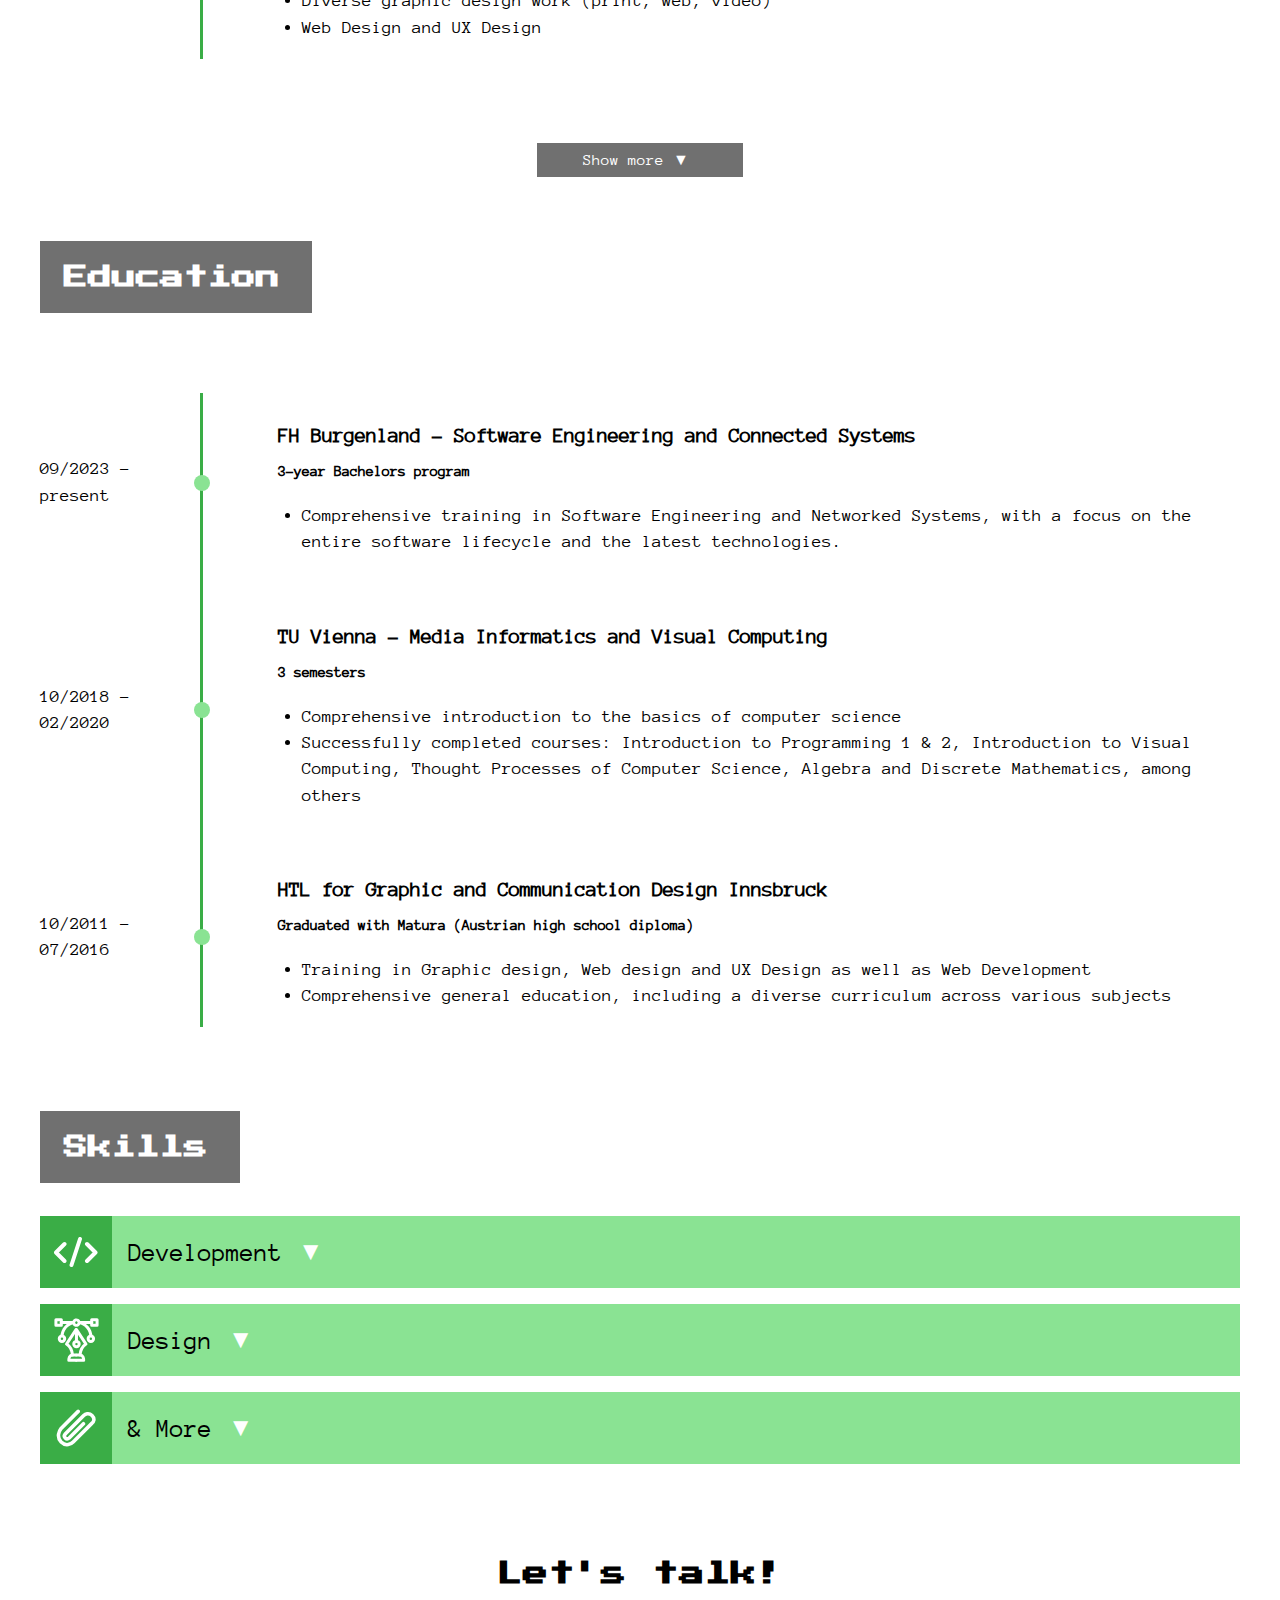
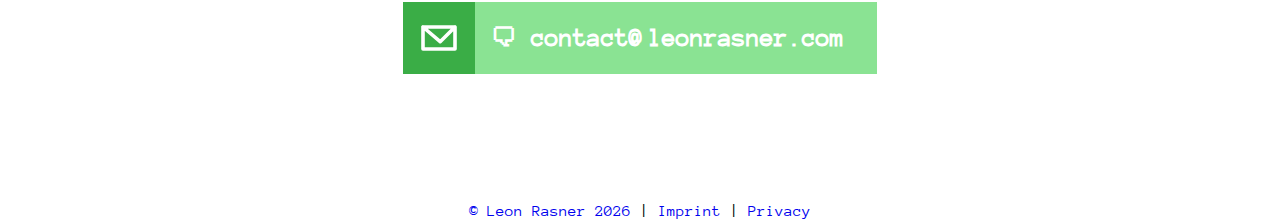
==== commit 889764c6: "About Style and content adjustment" ====
--- a/about/index.html
+++ b/about/index.html
@@ -93,12 +93,12 @@
                     <div class="date">12/2022 - <br> present</div>
                     <div class="dot"></div>
                     <div class="details">
-                        <h4>ÖBB Business Competence Center GmbH - Frontend Developer
+                        <h4>ÖBB Business Competence Center GmbH - Full Stack Developer
                         </h4>
                         <ul>
-                            <li>Development of ASP.NET web Aplications</li>
-                            <li>UX/UI Design and development</li>
-                            <li>Database management in Transact-SQL</li>
+                            <li>Development and Management of ASP.NET web Aplications</li>
+                            <li>User Experience Design and frontend Development</li>
+                            <li>Relational Database management and Backend Development</li>
                         </ul>
                     </div>
                     <div class="AboutRow iconrow">
@@ -118,8 +118,8 @@
                         </h4>
                         <ul>
                             <li>Creative leade for digital marketing projects</li>
-                            <li>Diverse graphic design work (web, video, print, 3D)</li>
-                            <li>Webdesign, UX Design, frontend web development</li>
+                            <li>Wide-ranging graphic design work (web, video, print, 3D)</li>
+                            <li>UX Design and frontend web development</li>
                         </ul>
                     </div>
                     <div class="AboutRow iconrow">
@@ -146,7 +146,7 @@
                         <ul>
                             <li>Concept and execution of multimedia marketing campaigns</li>
                             <li>Diverse graphic design work (print, web, video)</li>
-                            <li>Webdesign and UX Design</li>
+                            <li>Web Design and UX Design</li>
                         </ul>
                     </div>
                     <div class="AboutRow iconrow">
@@ -168,8 +168,7 @@
                         <h4>LOYCOS - Illustrator
                         </h4>
                         <ul>
-                            <li>Conceptualization and execution of illustrations for a brochure pertaining to the UN
-                                Convention on the Rights of Persons with Disabilities
+                            <li>Conceptualization and execution of illustrations for a brochure on human rights
                             </li>
                         </ul>
                     </div>
@@ -463,7 +462,7 @@
                         <img src="/images/IconOther.svg" alt="">
                     </div>
                     <div class="ataglanceText noSelect">
-                        Concept, Management & More <span class="skillArrowDown">▼</span>
+                        & More <span class="skillArrowDown">▼</span>
                     </div>
                 </div>
                 <div class="skillExtend animate-open" id="skillExtendCon">
@@ -540,7 +539,7 @@
                         <img src="/images/IconEMail.svg" alt="">
                     </div>
                     <p class="ataglanceText">
-                        🗨  contact@leonrasner.com
+                        🗨  contact@&thinsp;leonrasner.com
                     </p>
                 </a>
             </h3>
--- a/css/aboutStyle.css
+++ b/css/aboutStyle.css
@@ -345,6 +345,7 @@
     display: flex;
     padding: 0 1.5rem 0 0;
     margin: 16px 0 0 0;
+    max-width: 90vw;
   }
 
   #letstalk{
@@ -358,9 +359,8 @@
 
   /* mobile ------------------------------------------ */
 
-@media only screen and (max-width: 1100px) {
-
-
+@media only screen and (max-width: 900px) {
+9
   #titleaboutme > h1 {
     font-weight: bolder;
     padding: 0 0 2rem 0;
@@ -376,7 +376,7 @@
     margin: 0 auto 4rem auto;
   }
 
-  .AboutRow{
+  .AboutRow:not(.iconrow){
     display: flex;
     flex-direction: column;
   }
@@ -397,7 +397,7 @@
 }
 
 .timeline::before {
-opacity: .2;
+opacity: .3;
 left: 0;
 }
 
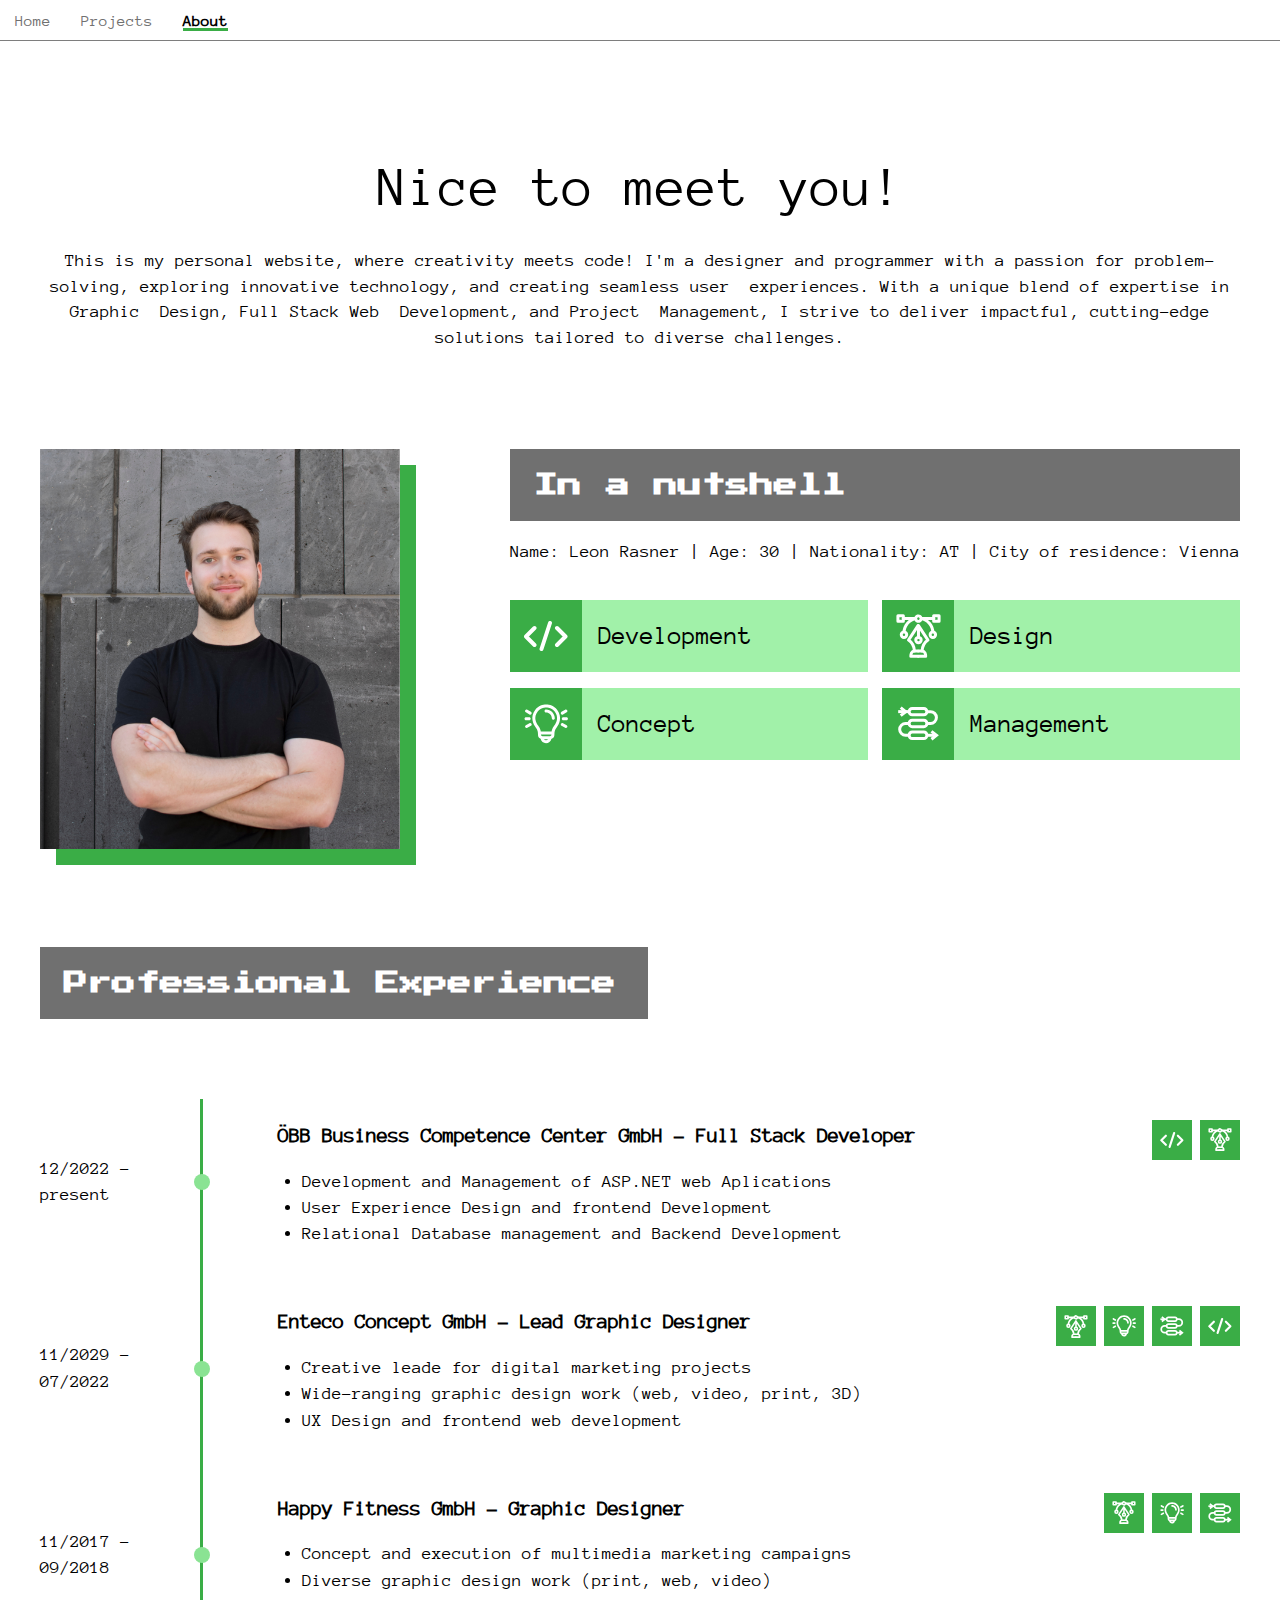
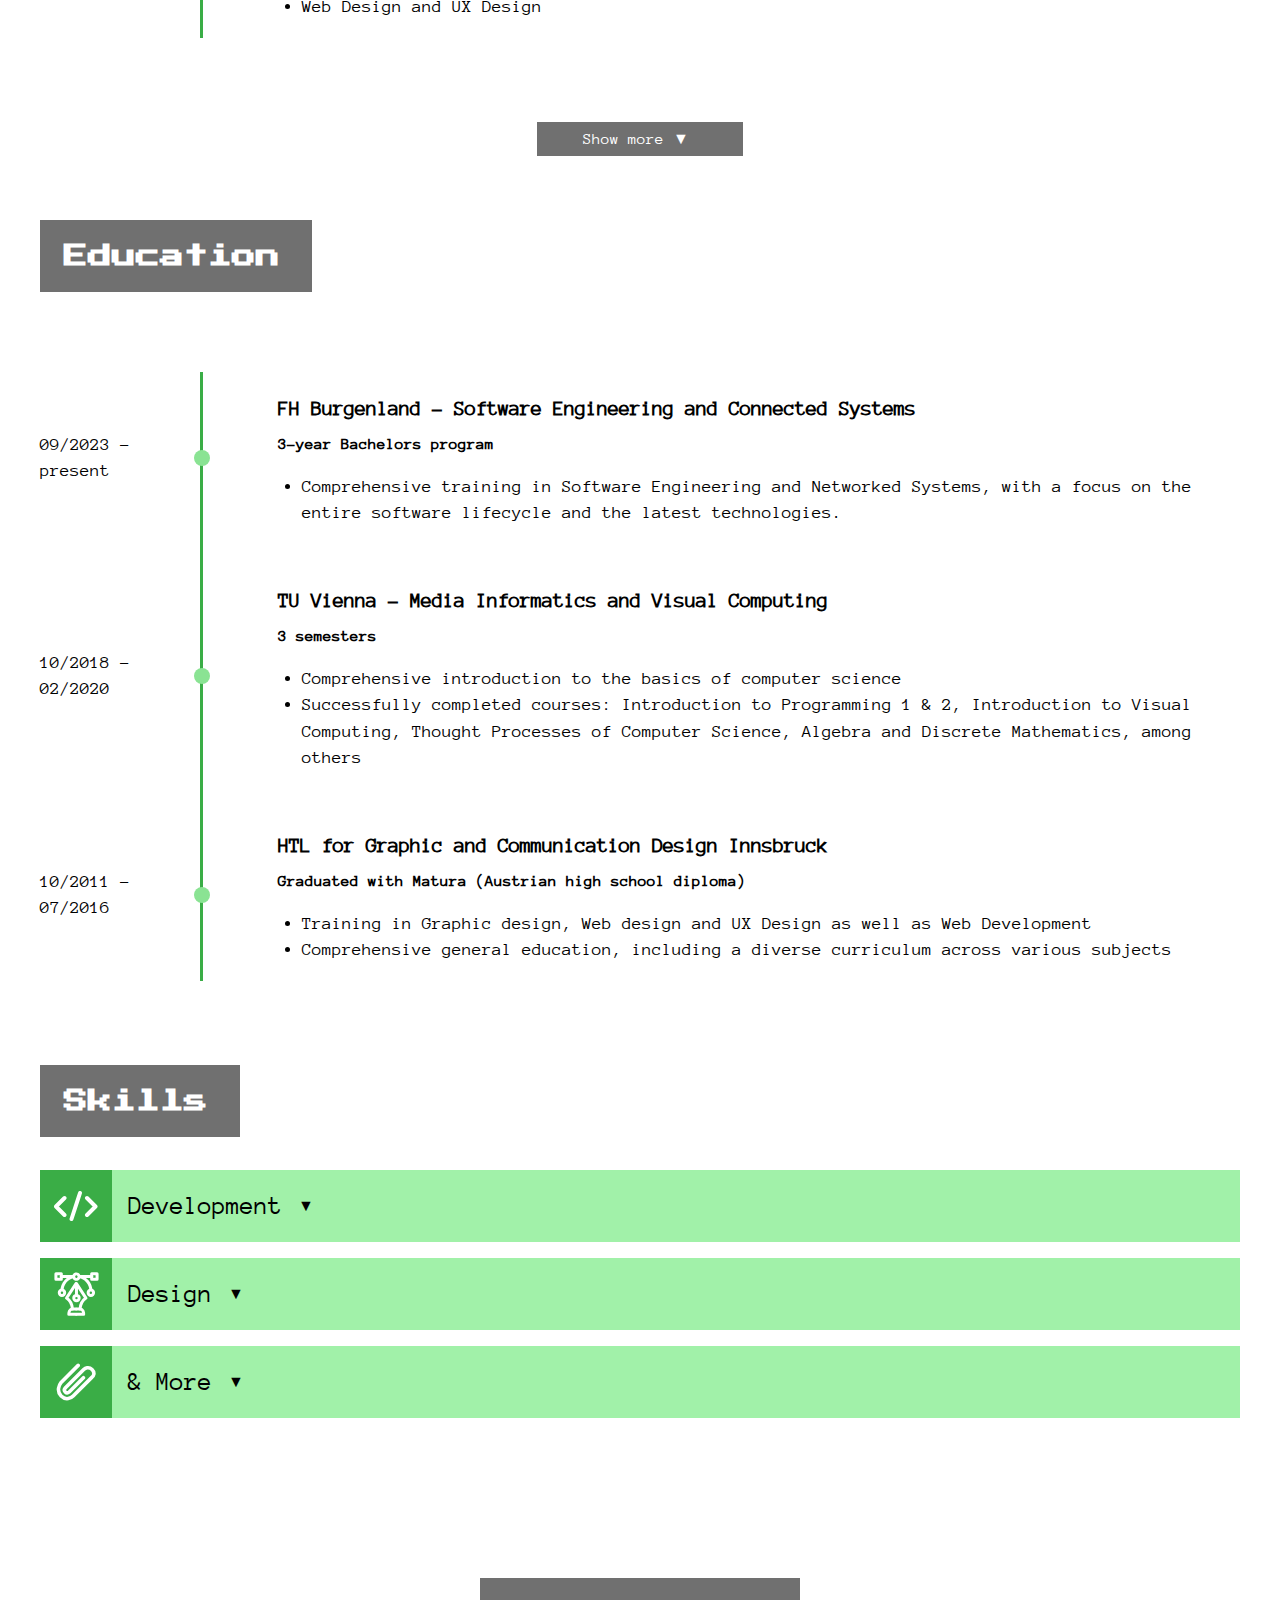
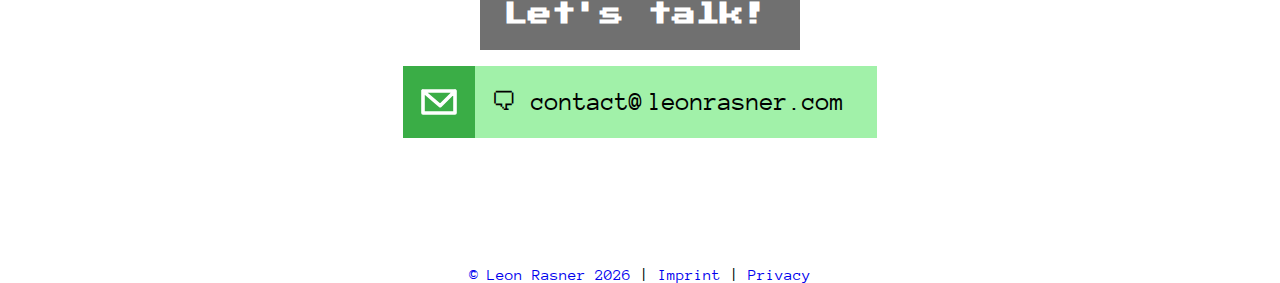
==== commit 0a07ec54: "Added SEO & Accessibility optimizations. Small style tweaks." ====
--- a/about/index.html
+++ b/about/index.html
@@ -1,13 +1,15 @@
 <!DOCTYPE html>
-<html>
+<html lang="en">
 
 <head>
     <meta charset="UTF-8">
     <meta content="width=device-width" name="viewport" user-scalable=0/>
+    <meta name="description" content="Leon Rasner: Designer, programmer, problem-solver. My passion? Crafting innovative software projects with graphic design, full-stack development, & project management.">
     <link rel="stylesheet" href="/css/style.css">
     <link rel="stylesheet" href="/css/aboutStyle.css">
-    <script src="/js/script.js"></script>
+    <!-- <script src="/js/script.js"></script> -->
     <link rel="icon" type="image/x-icon" href="/images/favicon.ico">
+    <title>Leon Rasner - About</title>
 </head>
 
 <body>
@@ -30,7 +32,7 @@
         <!-- In a nutshell --------------------------- -->
         <div id="summary">
 
-            <div id="headshot">
+            <div id="headshot" role="img" aria-label="Portrait photo of Leon Rasner">
 
             </div>
 
@@ -93,8 +95,8 @@
                     <div class="date">12/2022 - <br> present</div>
                     <div class="dot"></div>
                     <div class="details">
-                        <h4>ÖBB Business Competence Center GmbH - Full Stack Developer
-                        </h4>
+                        <h3>ÖBB Business Competence Center GmbH - Full Stack Developer
+                        </h3>
                         <ul>
                             <li>Development and Management of ASP.NET web Aplications</li>
                             <li>User Experience Design and frontend Development</li>
@@ -114,8 +116,8 @@
                     <div class="date">11/2029 - <br> 07/2022</div>
                     <div class="dot"></div>
                     <div class="details">
-                        <h4>Enteco Concept GmbH - Lead Graphic Designer
-                        </h4>
+                        <h3>Enteco Concept GmbH - Lead Graphic Designer
+                        </h3>
                         <ul>
                             <li>Creative leade for digital marketing projects</li>
                             <li>Wide-ranging graphic design work (web, video, print, 3D)</li>
@@ -141,8 +143,8 @@
                     <div class="date">11/2017 - <br> 09/2018</div>
                     <div class="dot"></div>
                     <div class="details">
-                        <h4>Happy Fitness GmbH - Graphic Designer
-                        </h4>
+                        <h3>Happy Fitness GmbH - Graphic Designer
+                        </h3>
                         <ul>
                             <li>Concept and execution of multimedia marketing campaigns</li>
                             <li>Diverse graphic design work (print, web, video)</li>
@@ -165,8 +167,8 @@
                     <div class="date">09/2017 - <br> 08/2018</div>
                     <div class="dot"></div>
                     <div class="details">
-                        <h4>LOYCOS - Illustrator
-                        </h4>
+                        <h3>LOYCOS - Illustrator
+                        </h3>
                         <ul>
                             <li>Conceptualization and execution of illustrations for a brochure on human rights
                             </li>
@@ -177,8 +179,8 @@
                     <div class="date">09/2017 - <br> 08/2018</div>
                     <div class="dot"></div>
                     <div class="details">
-                        <h4>State of Tyrol - Personal Assistant
-                        </h4>
+                        <h3>State of Tyrol - Personal Assistant
+                        </h3>
                         <ul>
                             <li>Support in day to day activities for persons with disability</li>
                         </ul>
@@ -188,8 +190,8 @@
                     <div class="date">09/2017 - <br> 08/2018</div>
                     <div class="dot"></div>
                     <div class="details">
-                        <h4>St. Josef Social Network - Civil Service
-                        </h4>
+                        <h3>St. Josef Social Network - Civil Service
+                        </h3>
                         <ul>
                             <li>Engaged in pedagogical work with individuals with multiple disabilities</li>
                         </ul>
@@ -199,8 +201,8 @@
                     <div class="date">09/2014 - <br> 08/2016</div>
                     <div class="dot"></div>
                     <div class="details">
-                        <h4>Various Summer Internships with a focus on Media & Design
-                        </h4>
+                        <h3>Various Summer Internships with a focus on Media & Design
+                        </h3>
                         <ul>
                             <li>SOS Children's Village Austria, Dinkhauser Kartonage GmbH, Smart Letters & Services GmbH
                             </li>
@@ -226,8 +228,8 @@
                     <div class="date">09/2023 - <br> present</div>
                     <div class="dot"></div>
                     <div class="details">
-                        <h4 >FH Burgenland - Software Engineering and Connected Systems</h4>
-                        <h5 style="line-height: 1;">3-year Bachelors program</h5>
+                        <h3 >FH Burgenland - Software Engineering and Connected Systems</h3>
+                        <h4 style="line-height: 1;">3-year Bachelors program</h4>
                         <ul>
                             <li>Comprehensive training in Software Engineering and Networked Systems, with a focus on
                                 the entire software lifecycle and the latest technologies.</li>
@@ -238,8 +240,8 @@
                     <div class="date">10/2018 - <br> 02/2020</div>
                     <div class="dot"></div>
                     <div class="details">
-                        <h4 >TU Vienna - Media Informatics and Visual Computing</h4>
-                        <h5 style="line-height: 1;">3 semesters</h5>
+                        <h3 >TU Vienna - Media Informatics and Visual Computing</h3>
+                        <h4 style="line-height: 1;">3 semesters</h4>
                         <ul>
                             <li>Comprehensive introduction to the basics of computer science</li>
                             <li>Successfully completed courses: Introduction to Programming 1 & 2, Introduction to
@@ -251,8 +253,8 @@
                     <div class="date">10/2011 - <br> 07/2016</div>
                     <div class="dot"></div>
                     <div class="details">
-                        <h4 >HTL for Graphic and Communication Design Innsbruck</h4>
-                        <h5 style="line-height: 1;">Graduated with Matura (Austrian high school diploma)</h5>
+                        <h3 >HTL for Graphic and Communication Design Innsbruck</h3>
+                        <h4 style="line-height: 1;">Graduated with Matura (Austrian high school diploma)</h4>
                         <ul>
                             <li>Training in Graphic design, Web design and UX Design as well as Web
                                 Development</li>
@@ -532,8 +534,11 @@
             </div>
         </div>
         <div id="letstalkcontainer">
-            <h3 id="letstalk">
-                Let's talk!
+
+            <div id="letstalk" >
+                <div class="headerAboutSmall">
+                    <h2>Let's talk!</h2>
+                </div>
                 <a class="letstalklink" href="mailto:contact@leonrasner.com">
                     <div class="ataglanceIcon">
                         <img src="/images/IconEMail.svg" alt="">
@@ -542,11 +547,12 @@
                         🗨  contact@&thinsp;leonrasner.com
                     </p>
                 </a>
-            </h3>
+            </div>
         </div>
 
     </div>
     <script src="/js/components.js"></script>
+    <script src="/js/aboutScript.js"></script>
 </body>
 <footer>
     <!-- footer placeholder -->
@@ -554,162 +560,4 @@
     <!-- -- -->
 </footer>
 
-</html>
-
-
-<script>
-    //Calc Age
-    const today = new Date();
-    const birth = new Date("1996-03-18");
-    let age = today.getFullYear() - birth.getFullYear();
-    const monthDifference = today.getMonth() - birth.getMonth();
-    if (monthDifference < 0 || (monthDifference === 0 && today.getDate() < birth.getDate())) {
-        age--;
-    }
-    document.getElementById('detailsAtaglance').innerText = "Name: Leon\u00A0Rasner | Age:\u00A0" + age + " | Nationality: AT | City\u00A0of\u00A0residence: Vienna";
-
-    document.addEventListener("DOMContentLoaded", function (event) {
-        var workXpExtended = false;
-        var XpExtendedEle = document.querySelectorAll(".XpExtended");
-        var buttonWorkXP = document.querySelector('#buttonWorkXP');
-
-        // Append aditional WorkXP
-
-        buttonWorkXP.addEventListener('click', function () {
-            if (workXpExtended) {
-                for (var i = 0; i < XpExtendedEle.length; i++) {
-                    XpExtendedEle[i].classList.remove('show');
-                    setTimeout(function (ele) {
-                        ele.style.display = "none";
-                    }, 500, XpExtendedEle[i]); // 500ms delay to match transition
-                }
-                workXpExtended = false;
-                buttonWorkXP.innerHTML = "Show more ▼";
-            } else {
-                for (var i = 0; i < XpExtendedEle.length; i++) {
-                    XpExtendedEle[i].style.display = "flex";
-                    XpExtendedEle[i].classList.add('animate-show');
-                    // Add a slight delay before the element becomes visible
-                    setTimeout(function (ele) {
-                        ele.classList.add('show');
-                    }, 100 * i, XpExtendedEle[i]); // 100ms delay per element
-                }
-                workXpExtended = true;
-                buttonWorkXP.innerHTML = "Show less ▲";
-            }
-        });
-
-        // Append Skill details
-
-        // Select all .fullSkill elements
-        let fullSkills = document.querySelectorAll('.fullSkill');
-
-        // Add a click event listener to each .fullSkill element
-        fullSkills.forEach((skill, index) => {
-            skill.addEventListener('click', function () {
-                // Select the associated .skillExtend element
-                let skillExtend = document.querySelectorAll('.skillExtend')[index];
-                let skillArrow = document.querySelectorAll('.skillArrowDown')[index];
-                // Toggle the display of the .skillExtend element
-                if (!skillExtend.classList.contains("show")) {
-                    skillExtend.classList.add("show")
-                    animateAll();
-                    skillArrow.innerHTML = "▲";
-                    // setTimeout(() => {
-                    //     window.scrollTo({
-                    //     top: skillExtend.offsetTop,
-                    //     behavior: 'smooth'
-                    //     });
-                    // }, 500)
-                } else {
-                    skillExtend.classList.remove("show")
-                    resetAll();
-                    skillArrow.innerHTML = "▼";
-                }
-            });
-        });
-
-        // Skill Circle
-        // Grab all Skill Circles
-        let circles = Array.from(document.querySelectorAll('.progress-ring')).map(animateCircle);
-
-        function animateCircle(svg) {
-            let progress = parseFloat(svg.dataset.progress); // Get progress from data attribute
-            let circle = svg.querySelector('.progress-ring__circle-progress');
-            let radius = circle.r.baseVal.value;
-            let circumference = 2 * Math.PI * radius;
-
-            circle.style.strokeDasharray = `${circumference} ${circumference}`;
-            circle.style.strokeDashoffset = `${circumference}`;
-
-            let progressPercent = progress * 100;
-            let progressStep = 0;
-
-            function setProgress(percent) {
-                const offset = circumference - percent / 100 * circumference;
-                circle.style.strokeDashoffset = offset;
-            }
-
-            function animateProgress() {
-                if (progressStep <= progressPercent) {
-                    setProgress(progressStep);
-                    progressStep += 3;
-                    requestAnimationFrame(animateProgress);
-                } else {
-                    setProgress(progressPercent);  // Ensure we reach the exact final progress
-                }
-            }
-
-            svg.resetProgress = function () {
-                circle.style.strokeDashoffset = `${circumference}`;
-                progressStep = 0;
-            }
-
-            svg.animateProgress = animateProgress;
-
-            return svg;
-        }
-
-        // Function to animate all circles
-        function animateAll() {
-            for (let circle of circles) {
-                circle.animateProgress();
-            }
-        }
-
-        // Function to reset all circles
-        function resetAll() {
-            for (let circle of circles) {
-                circle.resetProgress();
-            }
-        }
-
-        //Trigger when viewport intersects ID
-        // Create an Intersection Observer instance
-        let observer = new IntersectionObserver((entries, observer) => {
-            // Loop through all entries
-            for (let entry of entries) {
-                // If the element is visible in the viewport
-                if (entry.isIntersecting) {
-                    // Trigger animations
-                    animateAll();
-                    // Stop observing the element
-                    observer.unobserve(entry.target);
-                }
-            }
-        }, {
-            threshold: 0.7 // Percentage of the observed element which is visible before the callback is run
-        });
-
-        // Grab the element you want to observe
-        let target = document.querySelector('#SkillsSection');
-
-        // Start observing the element
-        observer.observe(target);
-
-
-    });
-
-
-
-</script>+</html>--- a/css/style.css
+++ b/css/style.css
@@ -28,12 +28,13 @@
   font-size: min(6vw,6vh); 
 }
 h3 {
-  font-family: "Press Start 2P", monospace;
-  font-size: 1.6rem; 
+  font-family: "Anonymous Pro", monospace;
+  font-size: 1.3rem;
+  font-weight: bolder;
 }
 h4 {
   font-family: "Anonymous Pro", monospace;
-  font-size: 1.3rem;
+  font-size: 1rem;
   font-weight: bolder;
 }
 p {
@@ -119,11 +120,10 @@
 
 .buttonHome.inactive {  
   background-color: #D9D9D9;
-  pointer-events: none;
   box-shadow: 8px 8px 0px #A7A7A7;
 }
 
-.buttonHome:hover {
+.buttonHome::not(.animate):hover {
   background-color: #363636;
   transition: 0.3s;
 }
@@ -172,8 +172,53 @@
   user-select: none; 
 }
 
-
-
+.animatedBG {
+  background: rgb(34,193,195);
+  background: linear-gradient(90deg, rgba(34,193,195,1) 0%, rgba(253,187,45,1) 51%, rgba(34,193,195,1) 100%);
+  background-size: 200% auto;
+  animation: shine 0.7s linear infinite;
+}
+
+#intrestedBubble{
+  position: absolute;
+  top: 4rem;
+  right: 1rem;
+  color: white;
+  background: linear-gradient(90deg, rgba(34,193,195,1) 0%, rgba(253,187,45,1) 51%, rgba(34,193,195,1) 100%);
+  background-size: 200% auto;
+  animation: shine 5s linear infinite;
+  padding: 0 .8rem 0 .8rem;
+  /* box-shadow: 8px 8px 0px #3AAD46; */
+  max-height: 0;
+  transition: max-height 0.5s ease-in-out, padding 0.5s ease-in-out;
+  overflow: hidden;
+}
+
+#intrestedBubble.show{
+max-height: 500px;
+transition: max-height 1s ease-in-out, padding 0.5s ease-in-out;
+overflow: hidden;
+padding: .8rem;
+  /* box-shadow: 8px 8px 0px #3AAD46; */
+}
+
+#intrestedBubble.shake{
+  animation: tilt-shaking 0.25s linear infinite;
+}
+  
+
+@keyframes shine {
+  to {
+    background-position: 200% center;
+  }
+}
+@keyframes tilt-shaking {
+  0% { transform: rotate(0deg); }
+  25% { transform: rotate(5deg); }
+  50% { transform: rotate(0eg); }
+  75% { transform: rotate(-5deg); }
+  100% { transform: rotate(0deg); }
+}
 /* mobile ------------------------------------------ */
 
 /* @media only screen and (max-width: 900px) {
--- a/css/aboutStyle.css
+++ b/css/aboutStyle.css
@@ -5,11 +5,11 @@
   scroll-behavior: smooth;
 }
 
+h3{
+  margin-block-end: .6em;
+}
+
 h4{
-  margin-block-end: .6em;
-}
-
-h5{
   margin-block-start: .6em;
 }
 
@@ -105,8 +105,8 @@
   }
   
   .ataglanceSkill {
-    background-color: #8AE393;
-    color: white;
+    background-color: #a1f1a9;
+    color: #000;
     display: flex;
     width: 49%;
     margin: 16px 0 0 0;
@@ -268,7 +268,7 @@
   /* -------- */
   
   .fullSkill {
-    background-color: #8AE393;
+    background-color: #a1f1a9;
     display: flex;
     width: 100%;
     margin: 16px 0 0 0;
@@ -299,7 +299,8 @@
 
   .skillArrowDown{
     margin-left: 1rem; 
-    color: white;
+    color: #000;
+    font-size: 1rem;
   }
   
   .skillInnerContainer {
@@ -340,8 +341,8 @@
   }
   
   .letstalklink {
-    background-color: #8AE393;
-    color: white;
+    background-color: #a1f1a9;
+    color: #000;
     display: flex;
     padding: 0 1.5rem 0 0;
     margin: 16px 0 0 0;
@@ -351,6 +352,9 @@
   #letstalk{
     margin: 6rem 0 8rem 0;
     text-align: center;
+    display: flex;
+    flex-direction: column;
+    align-items: center;
   }
 
   #letstalkcontainer{
@@ -359,8 +363,7 @@
 
   /* mobile ------------------------------------------ */
 
-@media only screen and (max-width: 900px) {
-9
+@media only screen and (max-width: 1000px) {
   #titleaboutme > h1 {
     font-weight: bolder;
     padding: 0 0 2rem 0;
@@ -415,44 +418,5 @@
 .skillInnerContainer{
   margin-left: 0;
 }
-  
-/* 
-  #ataglance {
-    width: 100%;
-    display: block;
-  }
-
-  .ataglanceText{
-    font-size: 2.6rem;
-  }
-
-  .iconrow{
-    display: flex;
-    flex-direction: column;
-  }
-
-  .SkillDetails{
-    margin-bottom: 1rem;
-    width: 3rem;
-    height: 3rem;
-  }
-
-  .buttonAboutmedium{
-    width: 50vw;
-    font-size: 2.5rem;
-  }
-
-  .date{
-    font-size: 2rem;
-  }
-
-  .skillInnerContainer{
-    font-size: 3rem;
-  }
-
-  .progress-ring{
-    width: 240px;
-    height: 240px;
-  } */
 
 }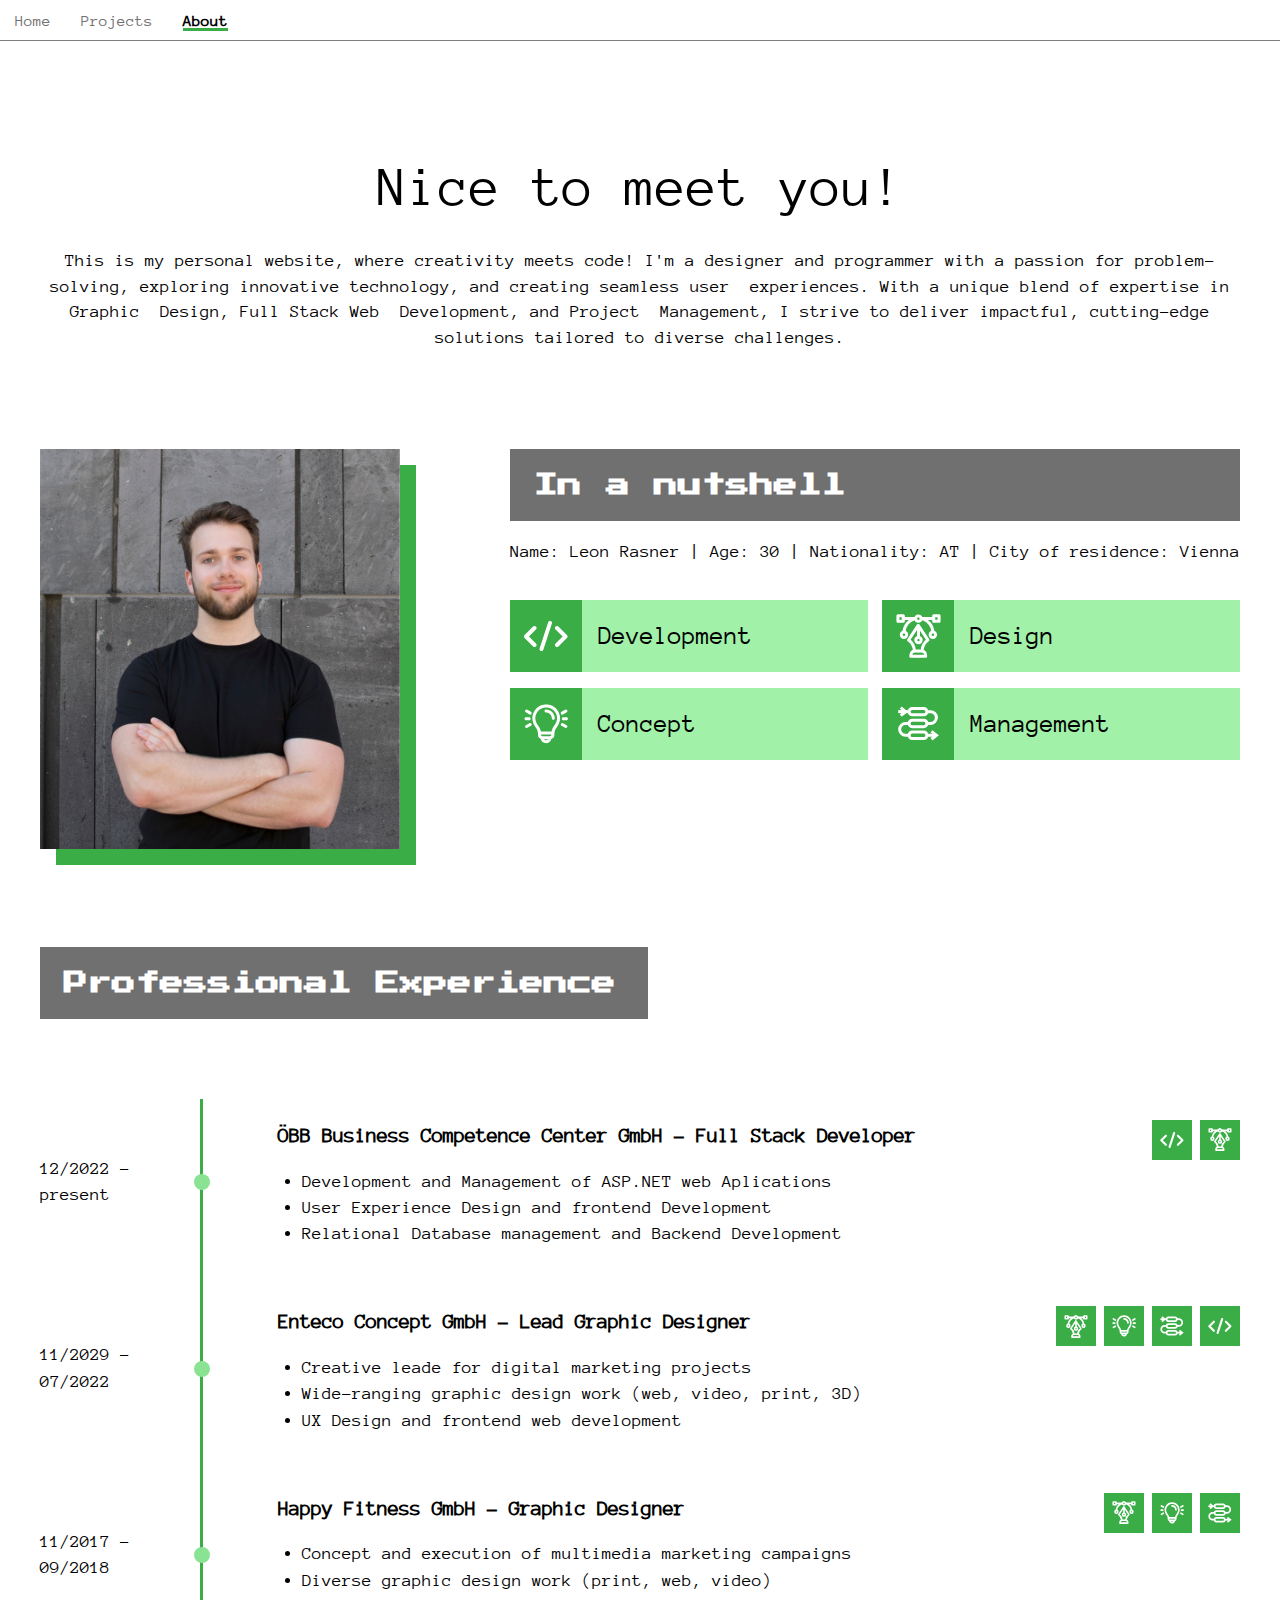
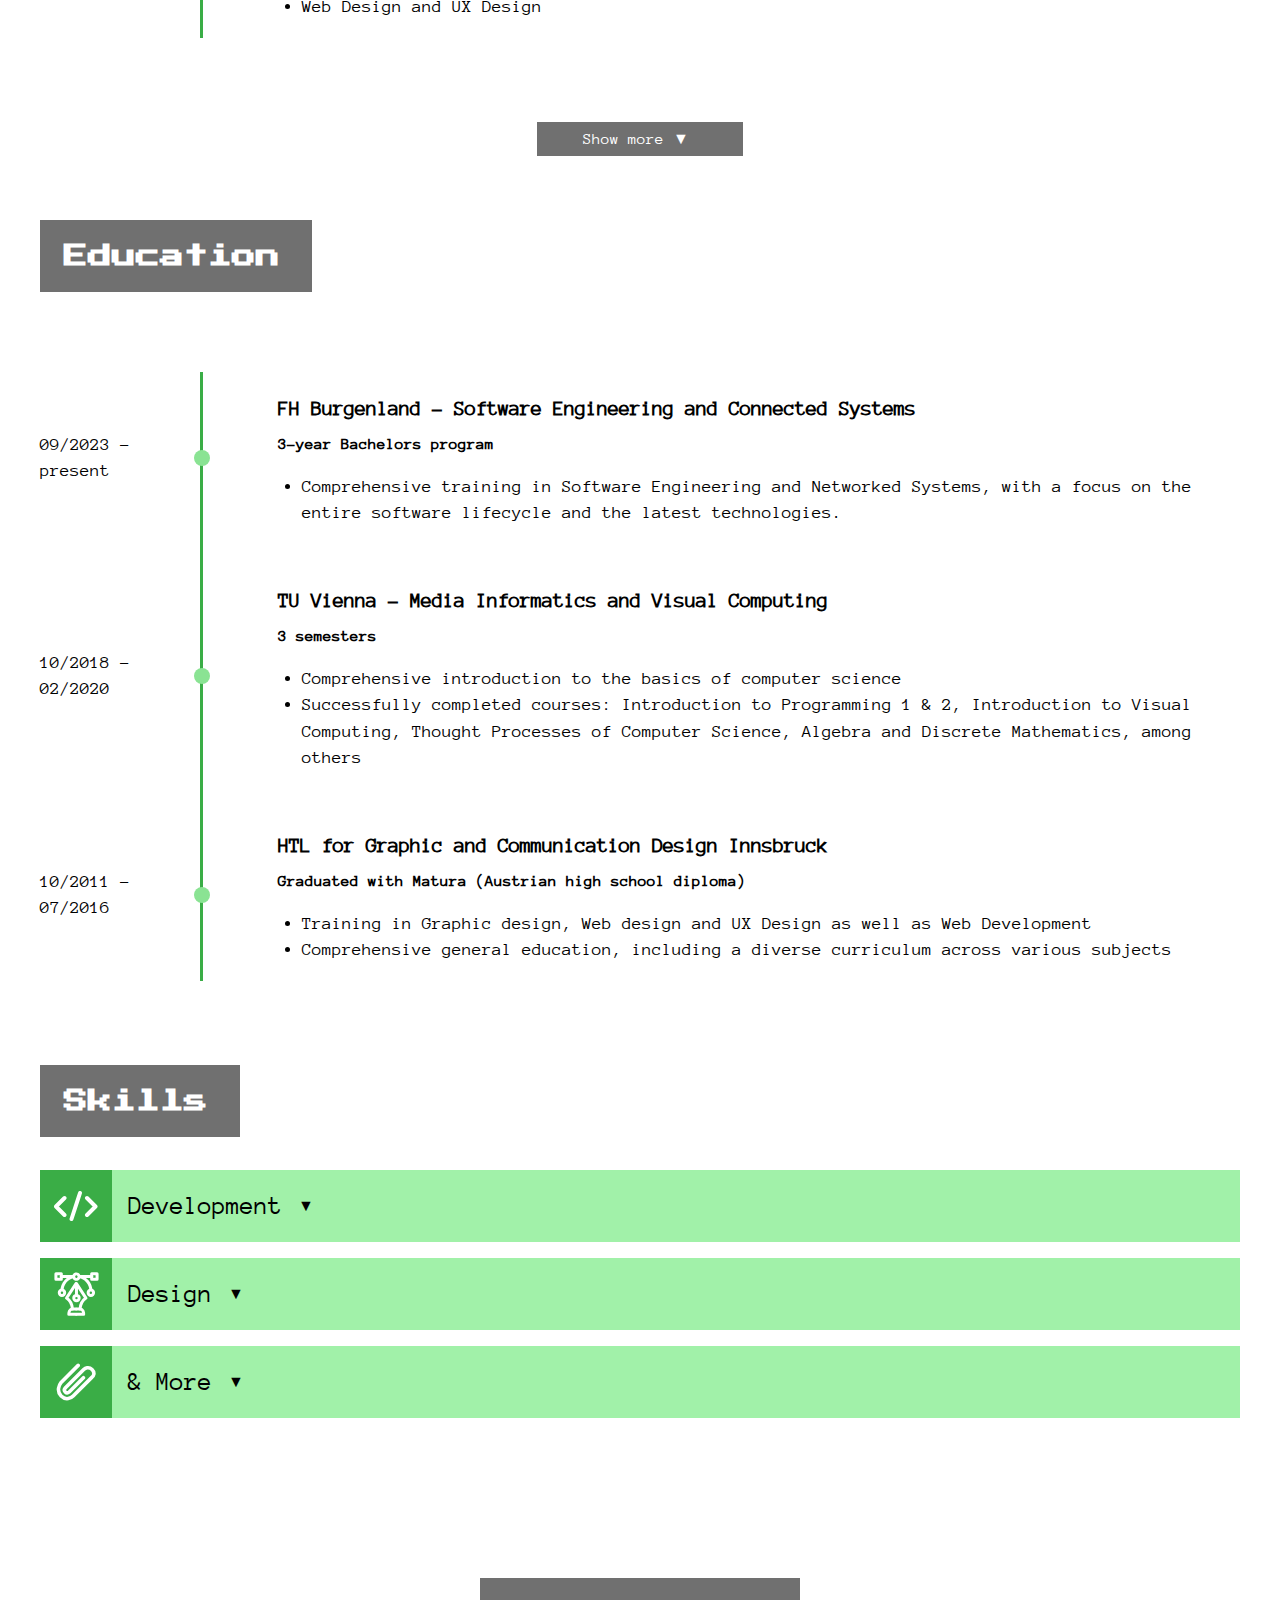
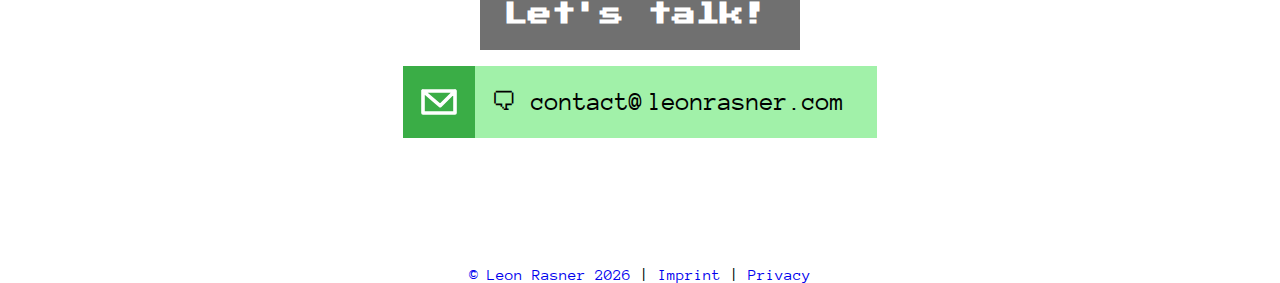
==== commit 01e1570f: "downsized image & upped version numbers" ====
--- a/about/index.html
+++ b/about/index.html
@@ -5,8 +5,8 @@
     <meta charset="UTF-8">
     <meta content="width=device-width" name="viewport" user-scalable=0/>
     <meta name="description" content="Leon Rasner: Designer, programmer, problem-solver. My passion? Crafting innovative software projects with graphic design, full-stack development, & project management.">
-    <link rel="stylesheet" href="/css/style.css">
-    <link rel="stylesheet" href="/css/aboutStyle.css">
+    <link rel="stylesheet" href="/css/style.css?v=2">
+    <link rel="stylesheet" href="/css/aboutStyle.css?v=2">
     <!-- <script src="/js/script.js"></script> -->
     <link rel="icon" type="image/x-icon" href="/images/favicon.ico">
     <title>Leon Rasner - About</title>
@@ -551,7 +551,7 @@
         </div>
 
     </div>
-    <script src="/js/components.js"></script>
+    <script src="/js/components.js?v=2"></script>
     <script src="/js/aboutScript.js"></script>
 </body>
 <footer>
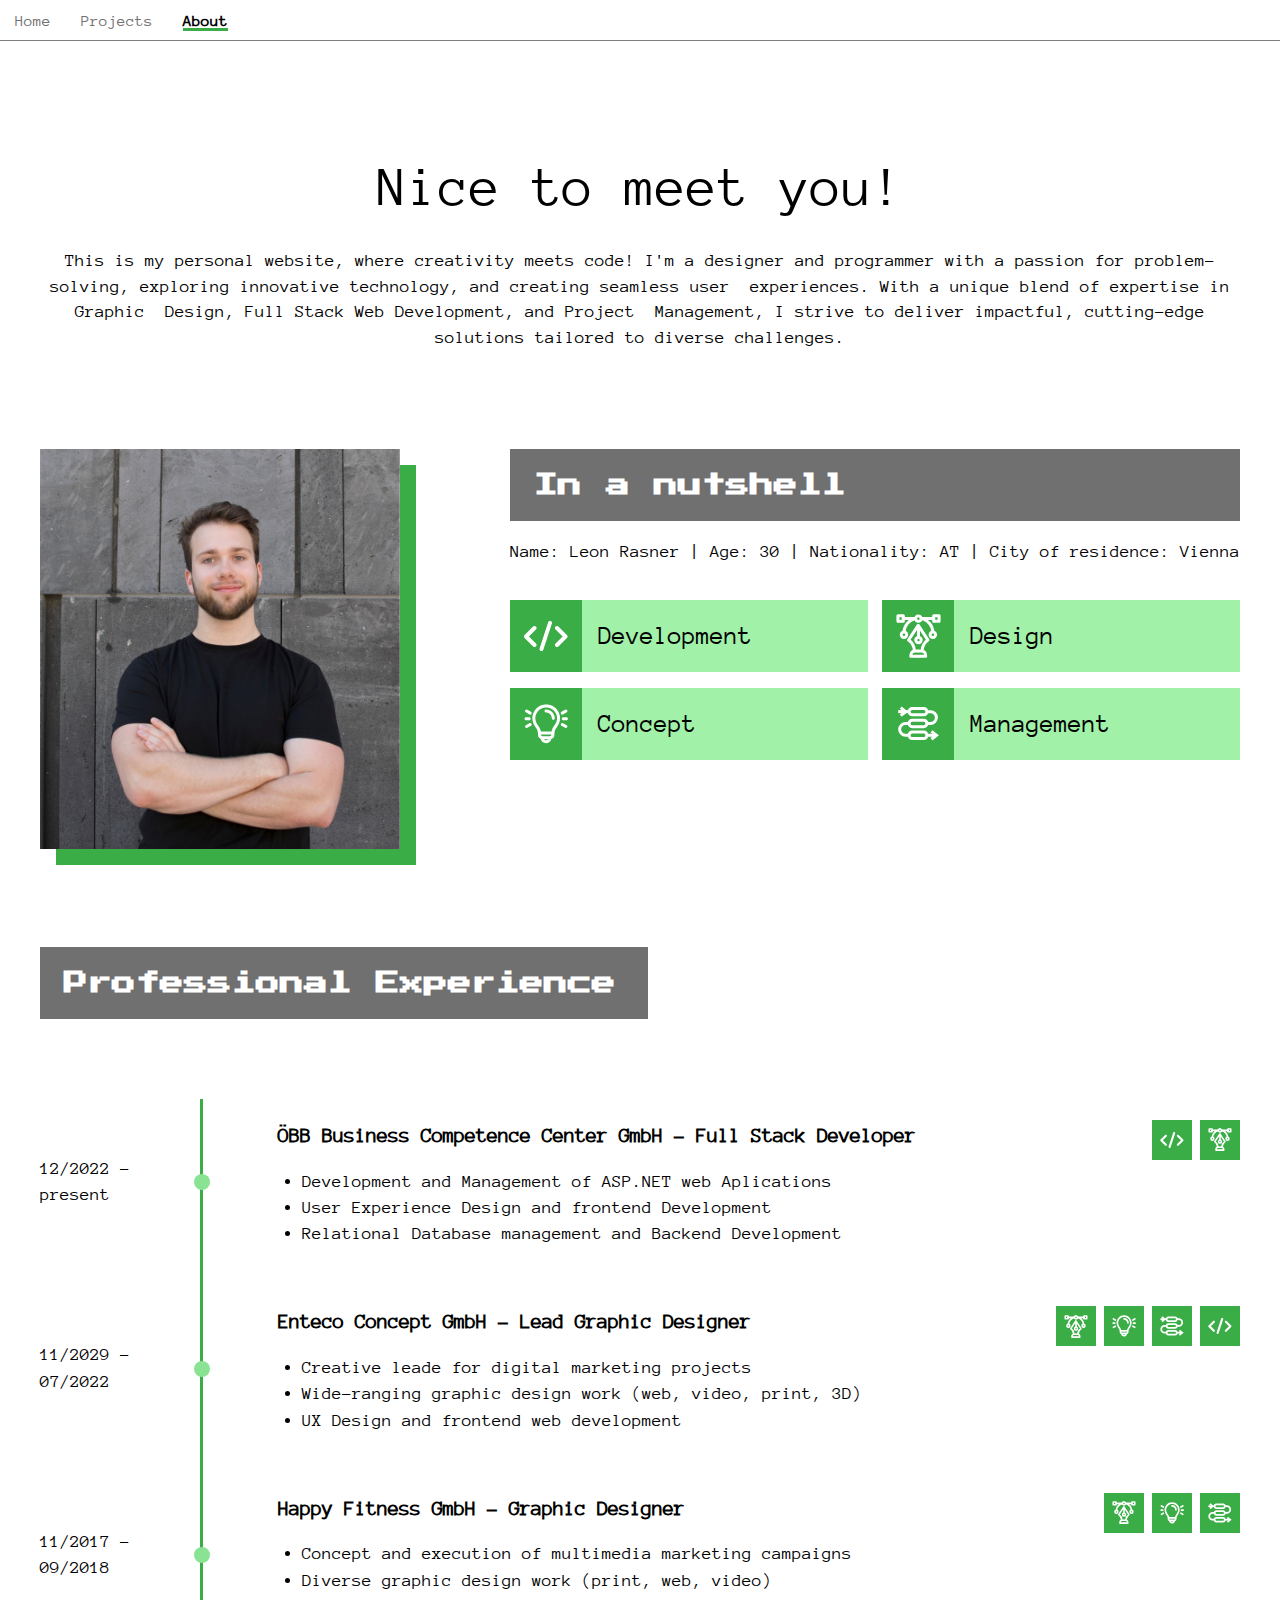
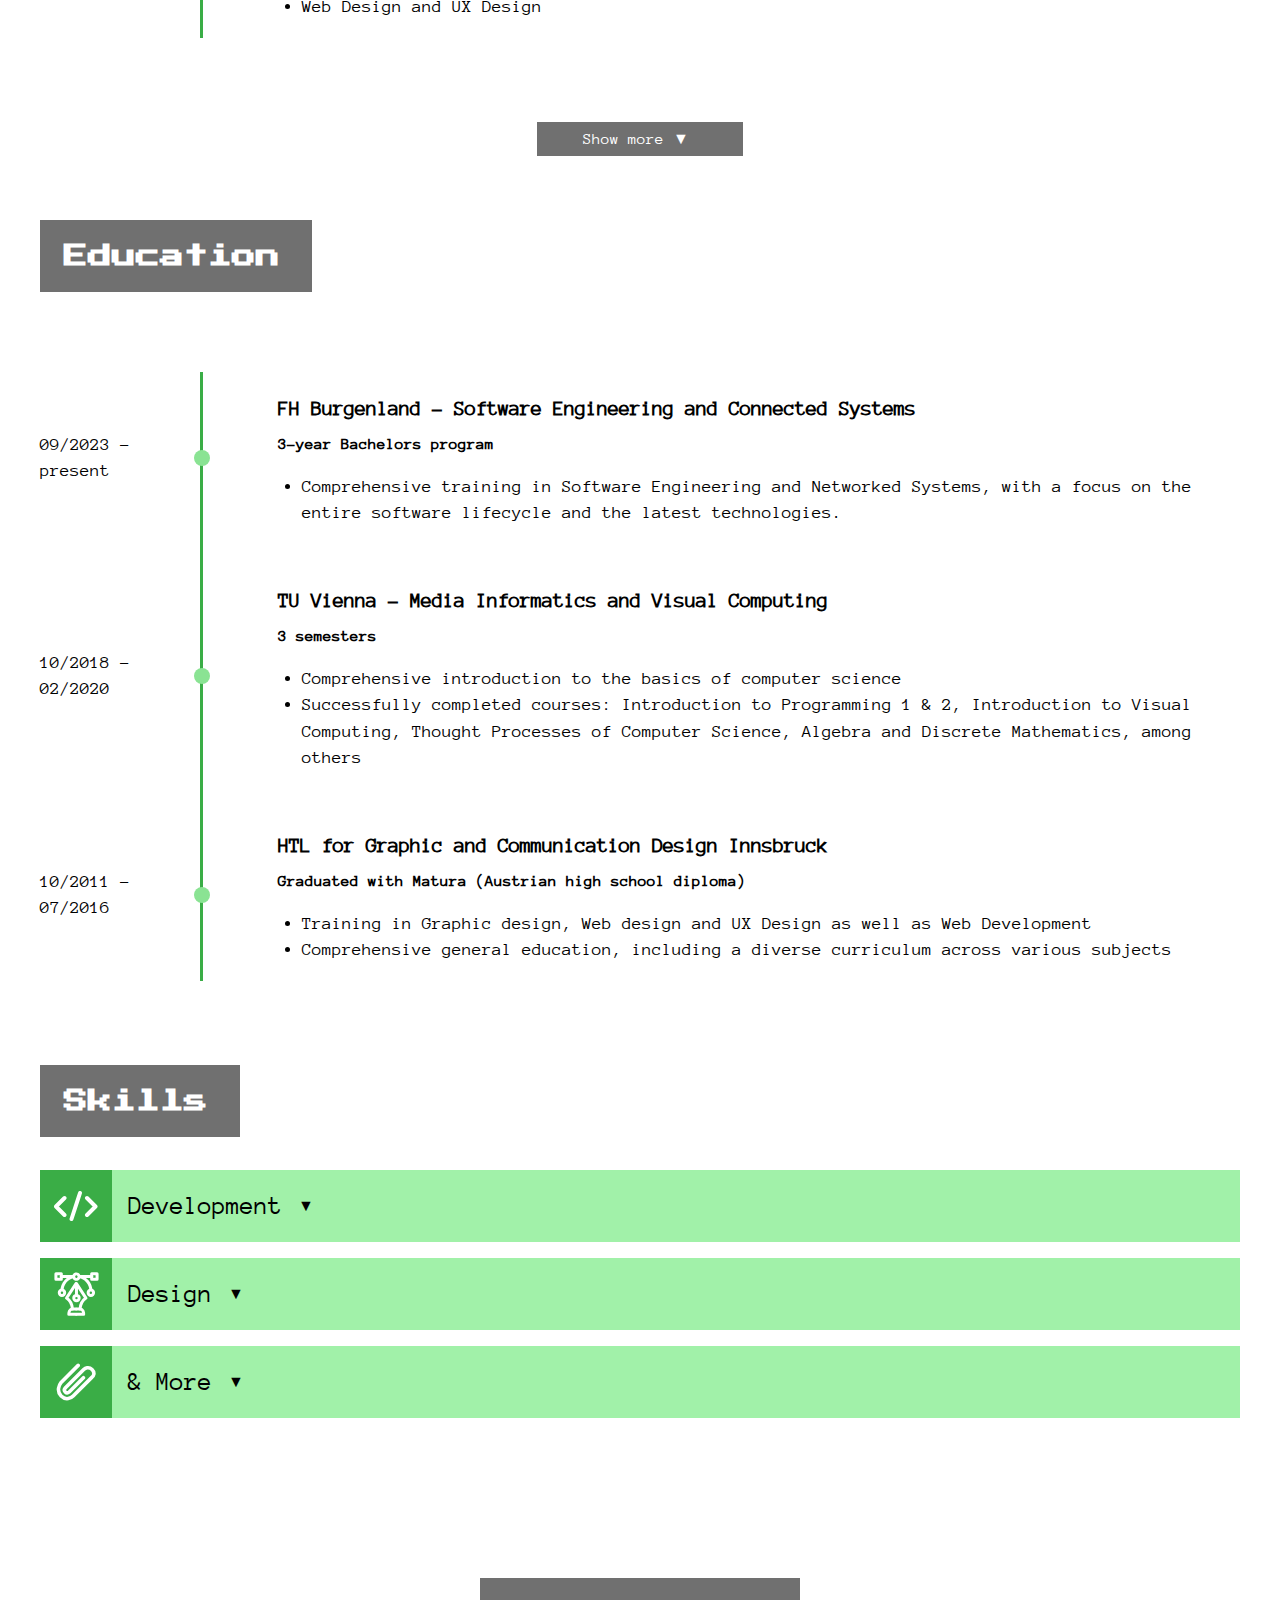
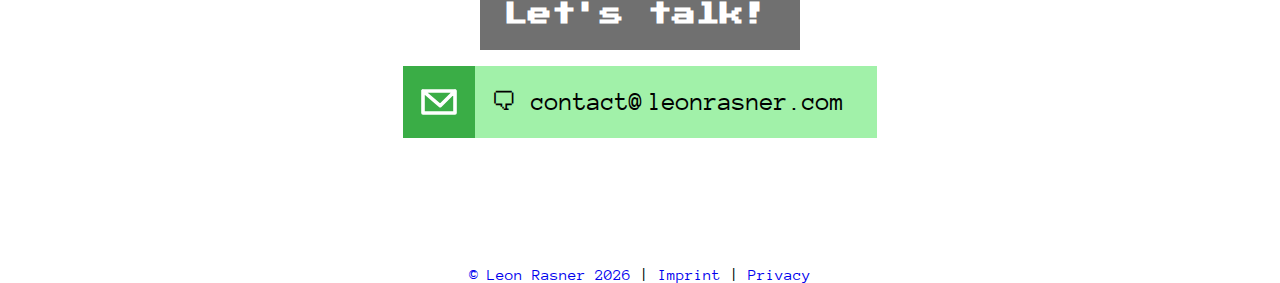
==== commit 49686067: "text adjustments" ====
--- a/about/index.html
+++ b/about/index.html
@@ -23,7 +23,7 @@
             <p>This is my personal website, where creativity meets code! I'm a designer and programmer with a passion
                 for problem-solving, exploring innovative technology, and creating seamless user&nbsp; experiences. With
                 a
-                unique blend of expertise in Graphic&nbsp; Design, Full Stack Web&nbsp; Development, and Project&nbsp;
+                unique blend of expertise in Graphic&nbsp; Design, Full Stack Web&nbsp;Development, and Project&nbsp;
                 Management, I
                 strive to deliver
                 impactful, cutting-edge solutions tailored to diverse challenges.</p>
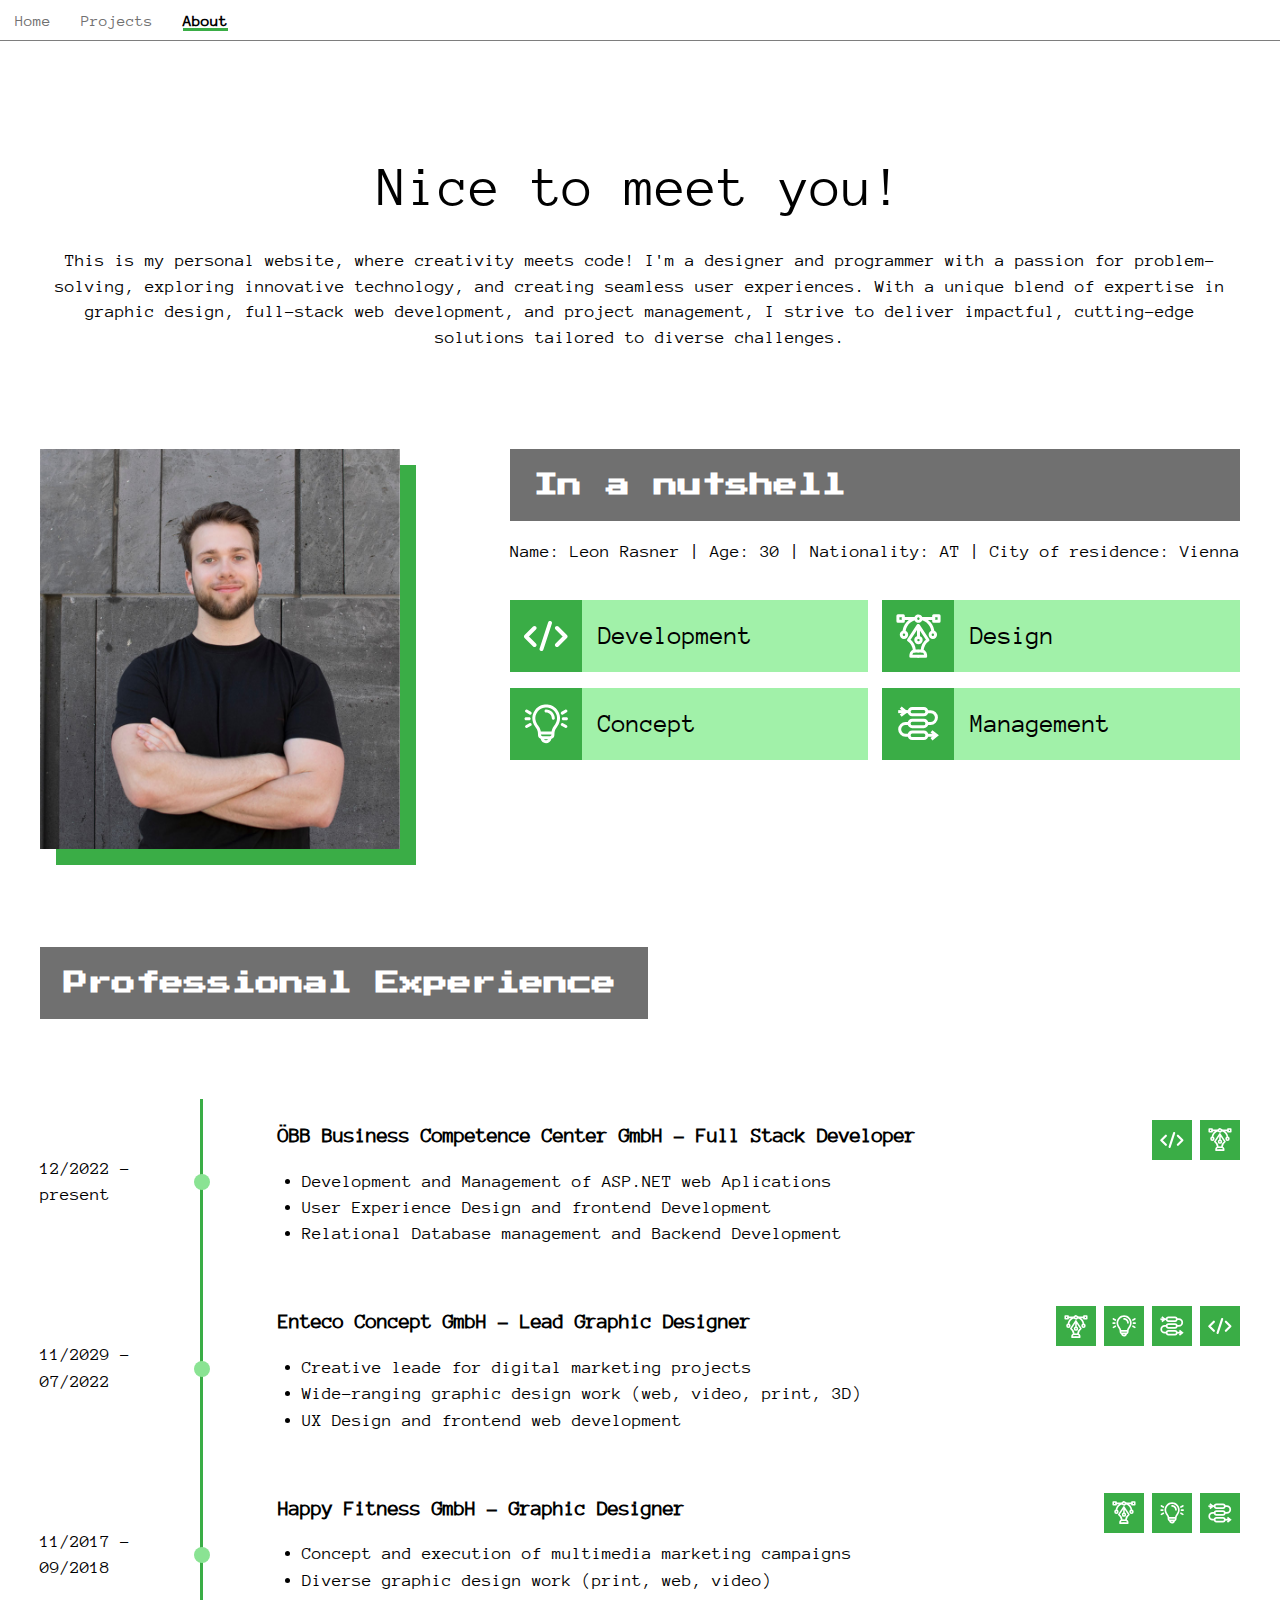
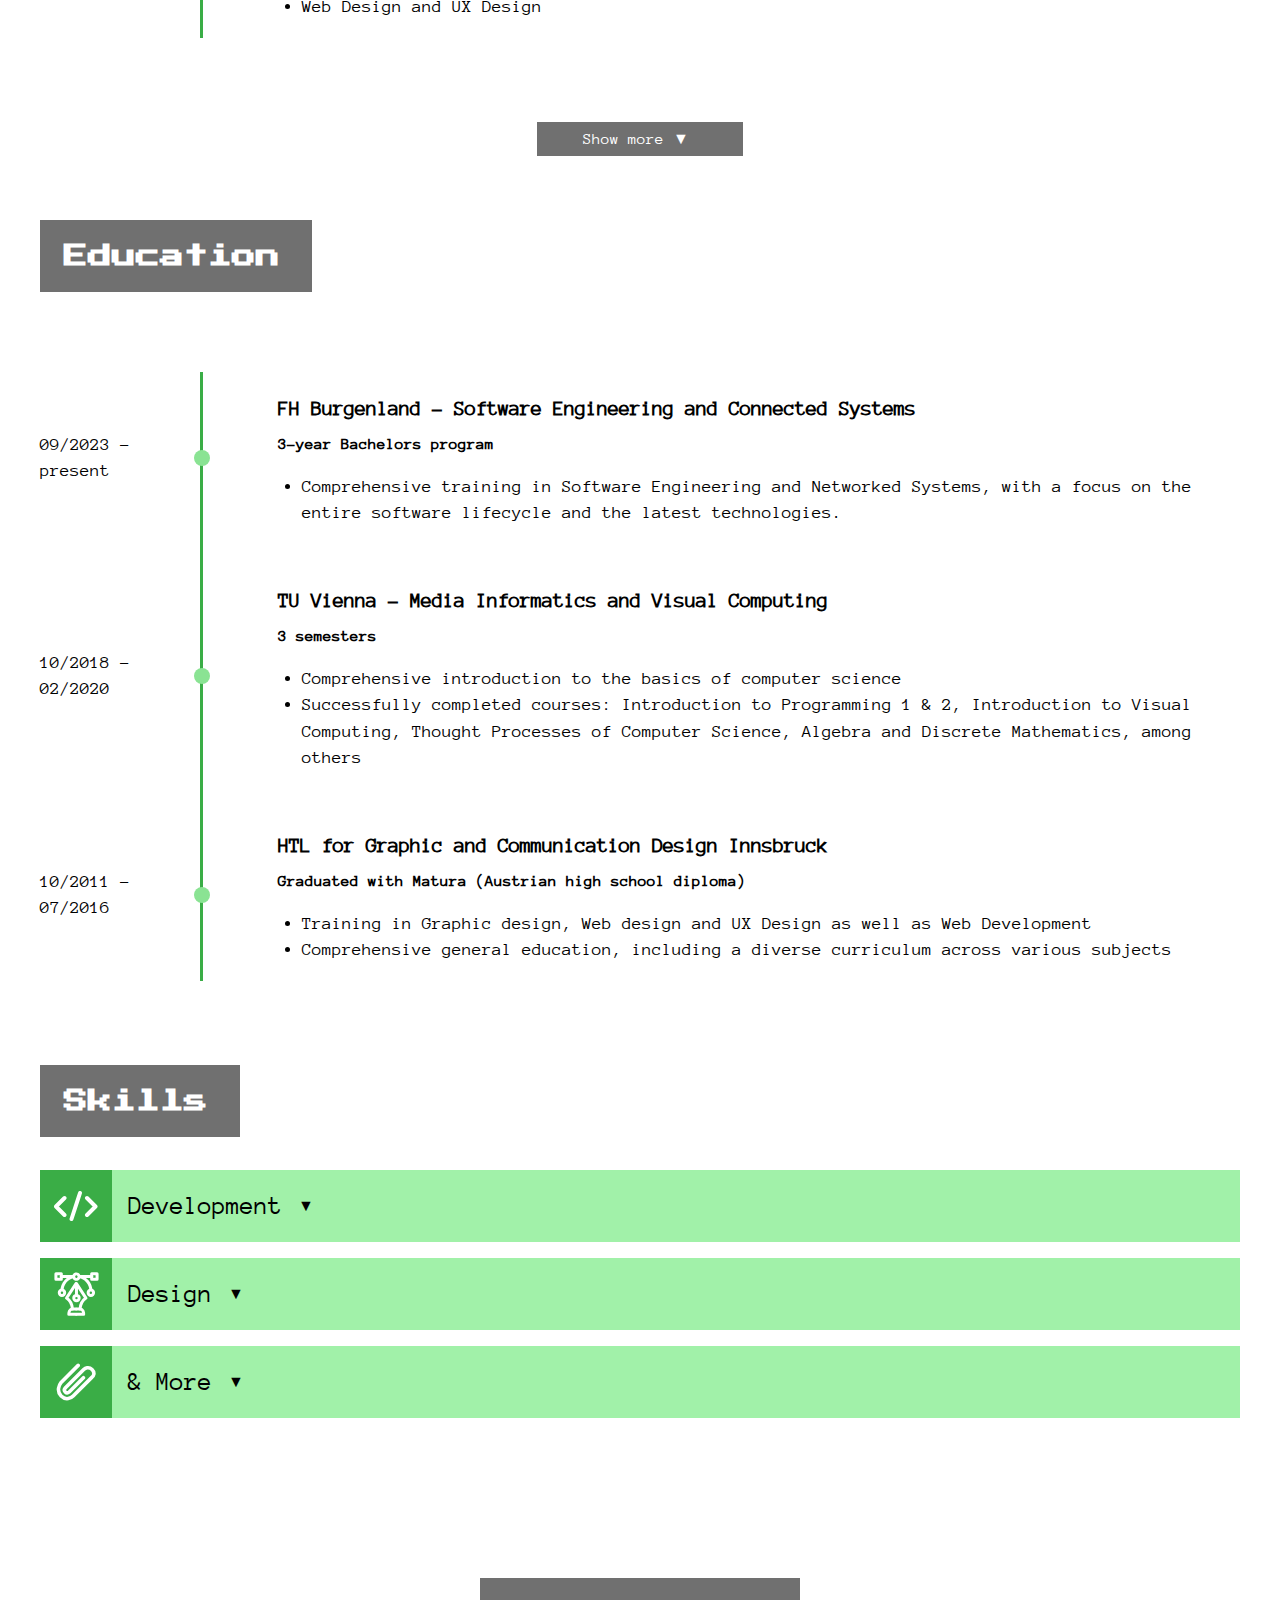
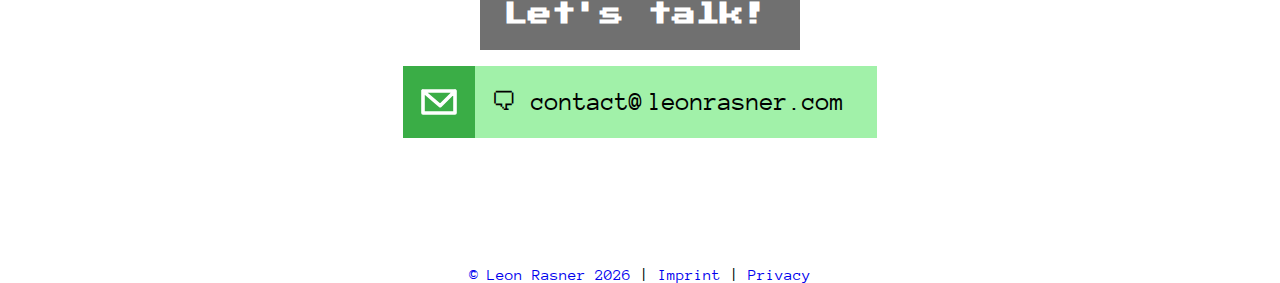
==== commit 593ffbdd: "spelling fixes" ====
--- a/about/index.html
+++ b/about/index.html
@@ -20,13 +20,7 @@
         <div id="titleaboutme">
 
             <h1>Nice to meet you!</h1>
-            <p>This is my personal website, where creativity meets code! I'm a designer and programmer with a passion
-                for problem-solving, exploring innovative technology, and creating seamless user&nbsp; experiences. With
-                a
-                unique blend of expertise in Graphic&nbsp; Design, Full Stack Web&nbsp;Development, and Project&nbsp;
-                Management, I
-                strive to deliver
-                impactful, cutting-edge solutions tailored to diverse challenges.</p>
+            <p>This is my personal website, where creativity meets code! I'm a designer and programmer with a passion for problem-solving, exploring innovative technology, and creating seamless user experiences. With a unique blend of expertise in graphic design, full-stack web development, and project management, I strive to deliver impactful, cutting-edge solutions tailored to diverse challenges.</p>
 
         </div>
         <!-- In a nutshell --------------------------- -->
@@ -283,12 +277,7 @@
                 </div>
                 <div class="skillExtend animate-open" id="skillExtendDev">
                     <div class="skillInnerContainer">
-                        <span>My years of hands-on experience in full stack web development as well as my continuing
-                            education in computer
-                            science, have equipped me with a deep understanding of Programming. I'm comfortable working
-                            throughout the
-                            entire development process, and adept at using the latest technologies to create effective
-                            solutions.</span>
+                        <span>My years of hands-on experience in full stack web development as well as my continuing education in computer science, have equipped me with a deep understanding of Programming. I'm comfortable working throughout the entire development process, and adept at using the latest technologies to create effective solutions.</span>
                         <div class="progressRingsContainer">
                             <div class="progressContainer">
                                 <svg class="progress-ring" data-progress="0.85" width="120" height="120"
@@ -367,11 +356,7 @@
                 </div>
                 <div class="skillExtend animate-open" id="skillExtendDes">
                     <div class="skillInnerContainer">
-                        <span>My extensive work experience as a graphic designer, combined with a five-year degree from
-                            a design HTL, provides me with a strong foundation in visual communication. I'm passionate
-                            about crafting compelling web and UX designs, ensuring intuitive interfaces and seamless
-                            user experiences. Additionally, I'm very comfortable working in other areas of design,
-                            including print layout and the creation and implementation of corporate identities.</span>
+                        <span>My extensive work experience as a graphic designer, combined with a five-year degree from a design HTL, provides me with a strong foundation in visual communication. I'm passionate about crafting compelling web and UX designs, ensuring intuitive interfaces and seamless user experiences. Additionally, I'm very comfortable working in other areas of design, including print layout, and the creation and implementation of corporate identities.</span>
                         <br>
                         <div class="progressRingsContainer">
                             <div class="progressContainer">
@@ -469,7 +454,7 @@
                 </div>
                 <div class="skillExtend animate-open" id="skillExtendCon">
                     <div class="skillInnerContainer">
-                        <span>Communication and teamwork are very important to me. I always strive to collaborate effectively and enjoy building positive relationships across teams. I excell when guiding projects and teams towards a productive outcomes. I also deeply care about developing unique concepts and iterate on them - from first idea to final product.</span>
+                        <span>Communication and teamwork are very important to me. I always strive to collaborate effectively and enjoy building positive relationships across teams. I excel when guiding projects and teams towards productive outcomes. I also deeply care about developing unique concepts and iterating on them - from first idea to final product.</span>
                         <br>
                         <div class="progressRingsContainer">
                             <div class="progressContainer">
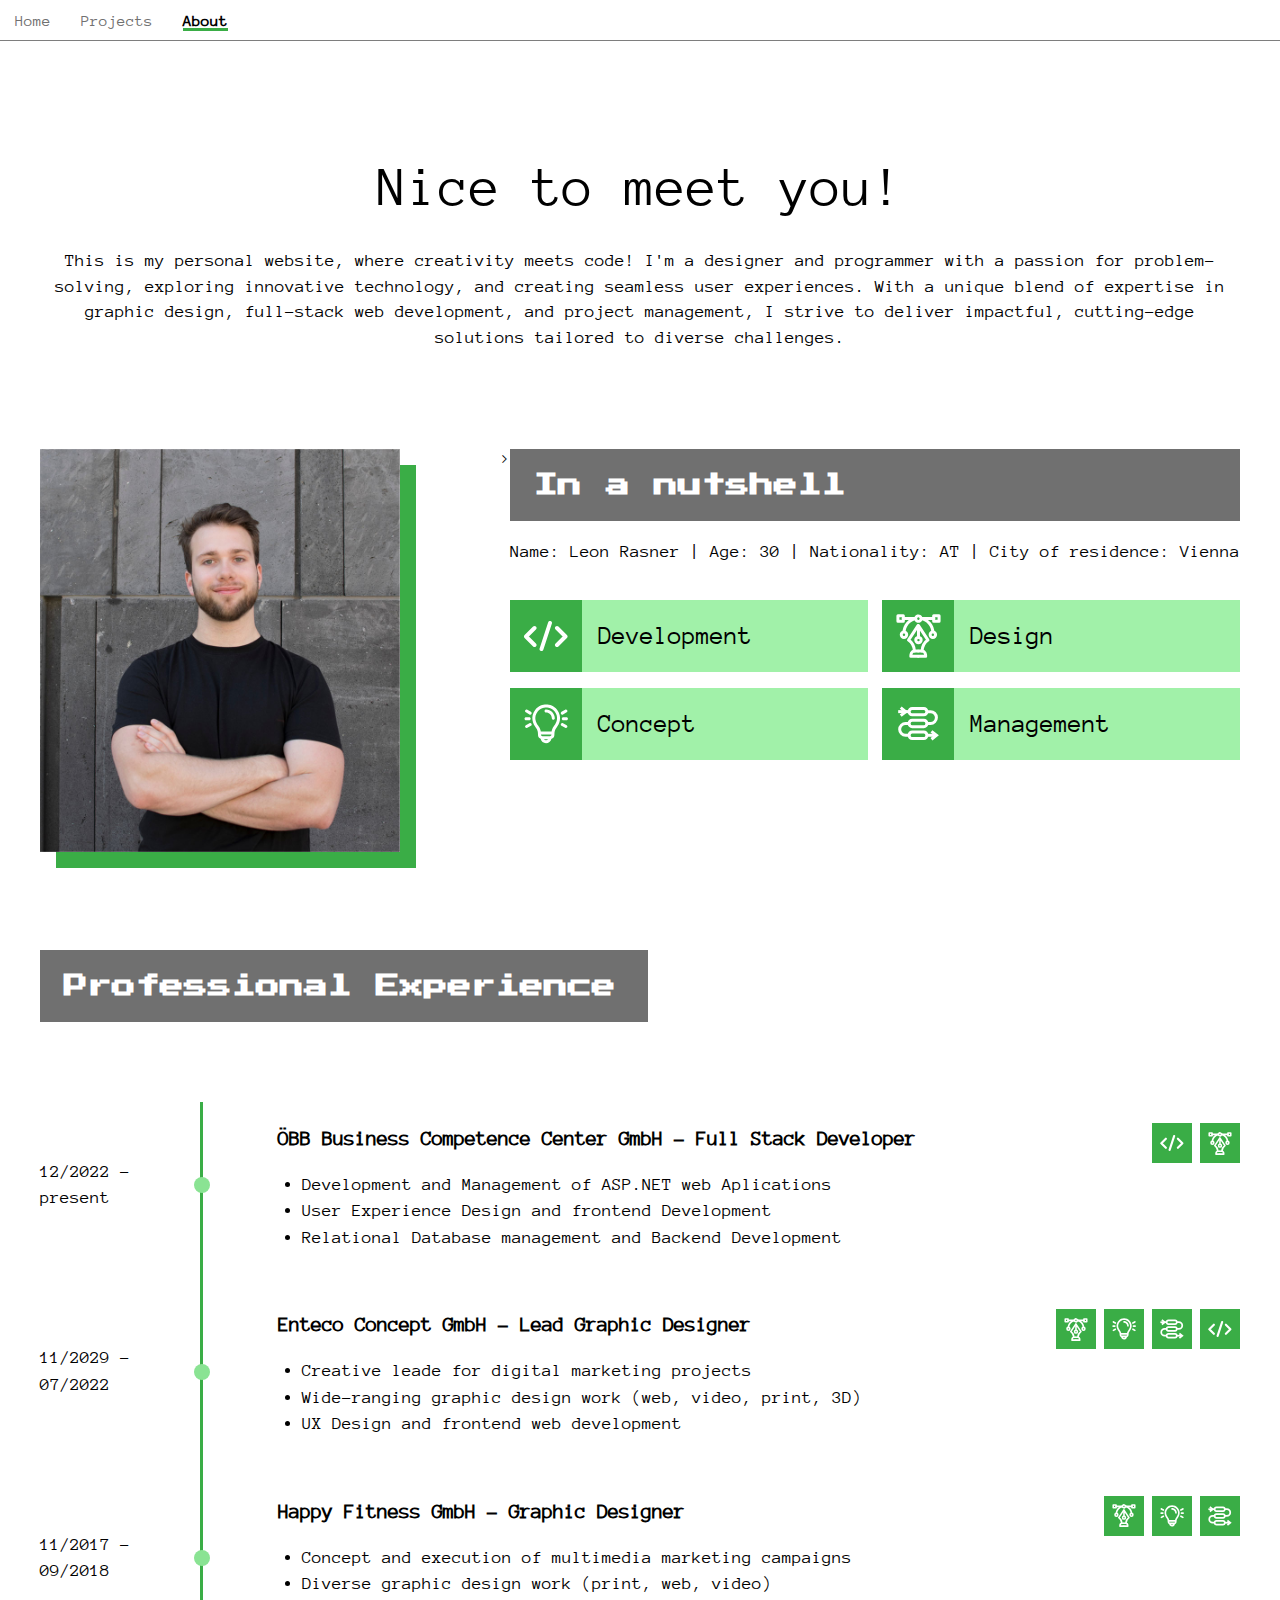
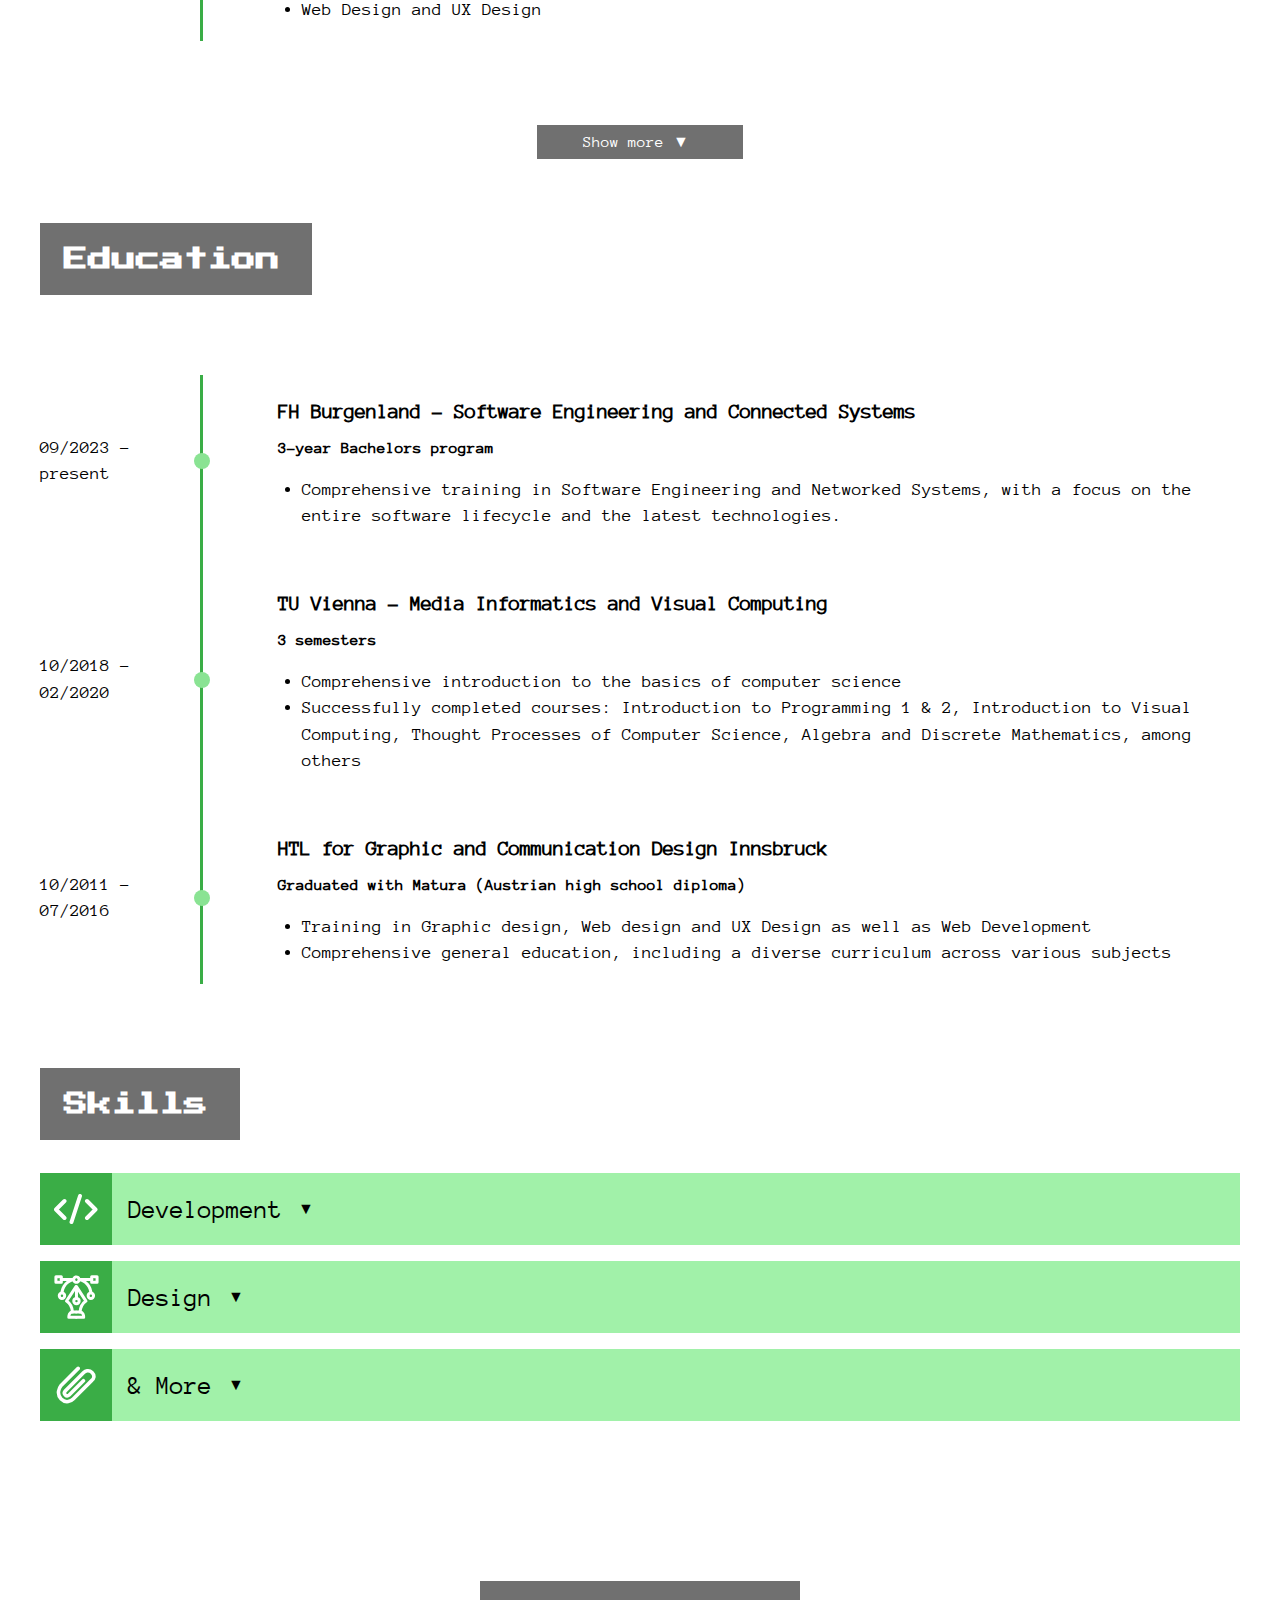
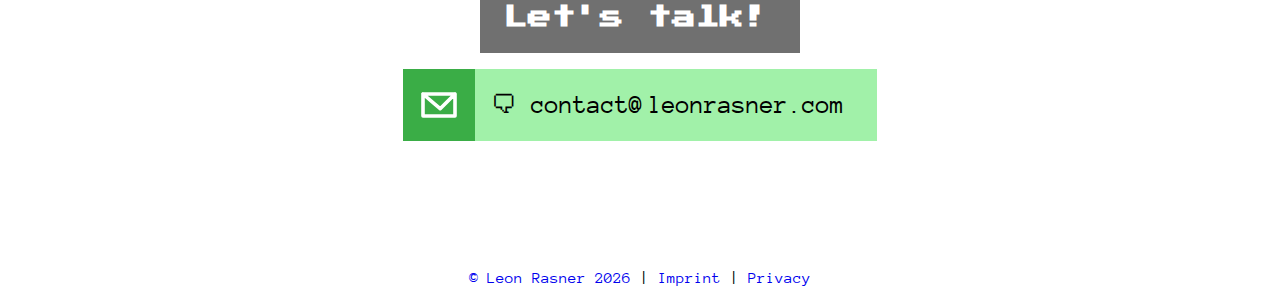
==== commit 4f5a309b: "Changed hedashot to image" ====
--- a/about/index.html
+++ b/about/index.html
@@ -26,9 +26,7 @@
         <!-- In a nutshell --------------------------- -->
         <div id="summary">
 
-            <div id="headshot" role="img" aria-label="Portrait photo of Leon Rasner">
-
-            </div>
+                <img id="headshot" src="../images/leonrasner.jpg" alt="Portrait photo of Leon Rasner" title="Leon Rasner" />>
 
             <div id="ataglance">
                 <div id="headerAbout">
--- a/css/style.css
+++ b/css/style.css
@@ -129,7 +129,7 @@
 }
 
 .buttonProject h2 {
-  font-size: clamp(calc(min(45vh,50vw)*0,0375),1.4rem,calc(min(45vh,50vw)*0.075));
+  font-size: clamp(min(.90vw,.90vh),1.5rem,min(3.50vw,3.2vh))
 }
 
 a:link { text-decoration: none; }
--- a/css/aboutStyle.css
+++ b/css/aboutStyle.css
@@ -43,12 +43,9 @@
   #headshot {
     width: 30%;
     min-height: 400px;
-    background: url(../images/leonrasner.jpg);
-    background-repeat: no-repeat;
-    background-position: center;
-    background-size: cover;
     margin: 0 auto  0 0;
     box-shadow: 16px 16px 0px #3AAD46;
+    object-fit: cover;
   }
   
   #headerAbout {
